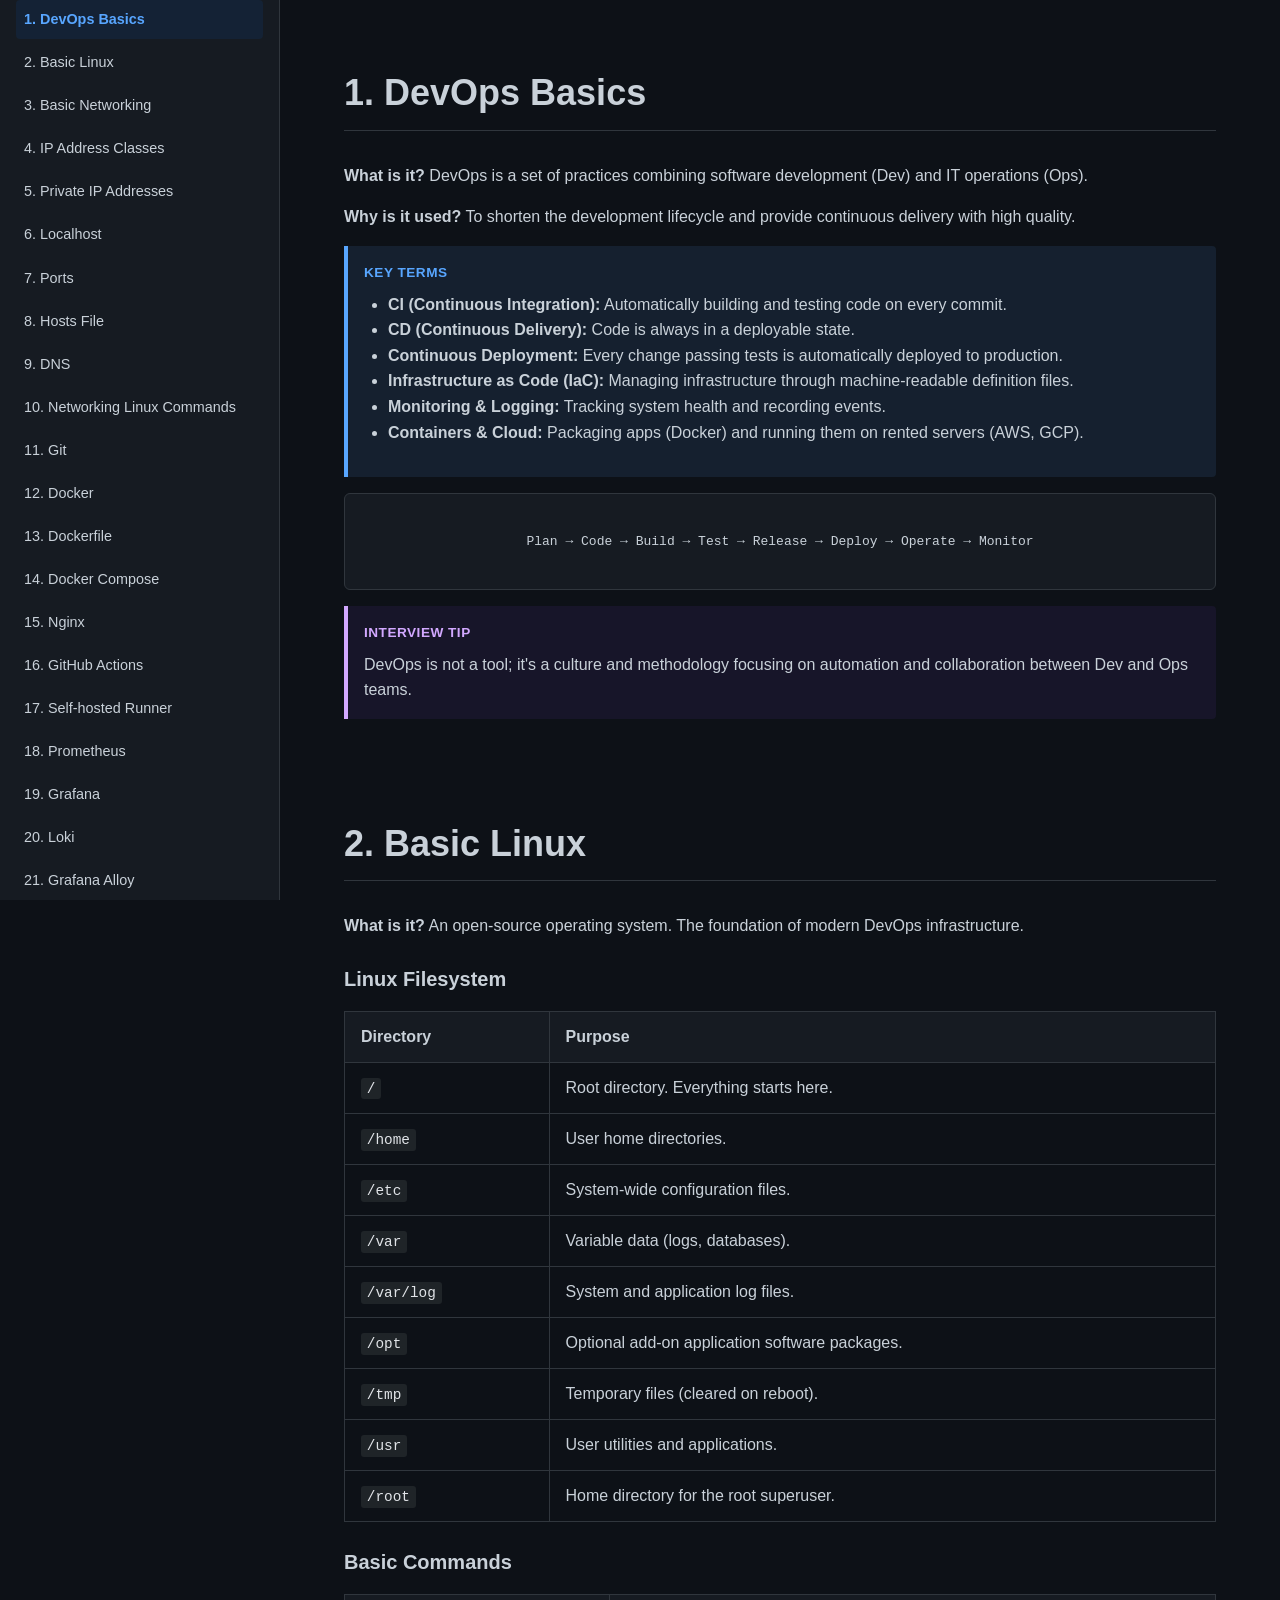
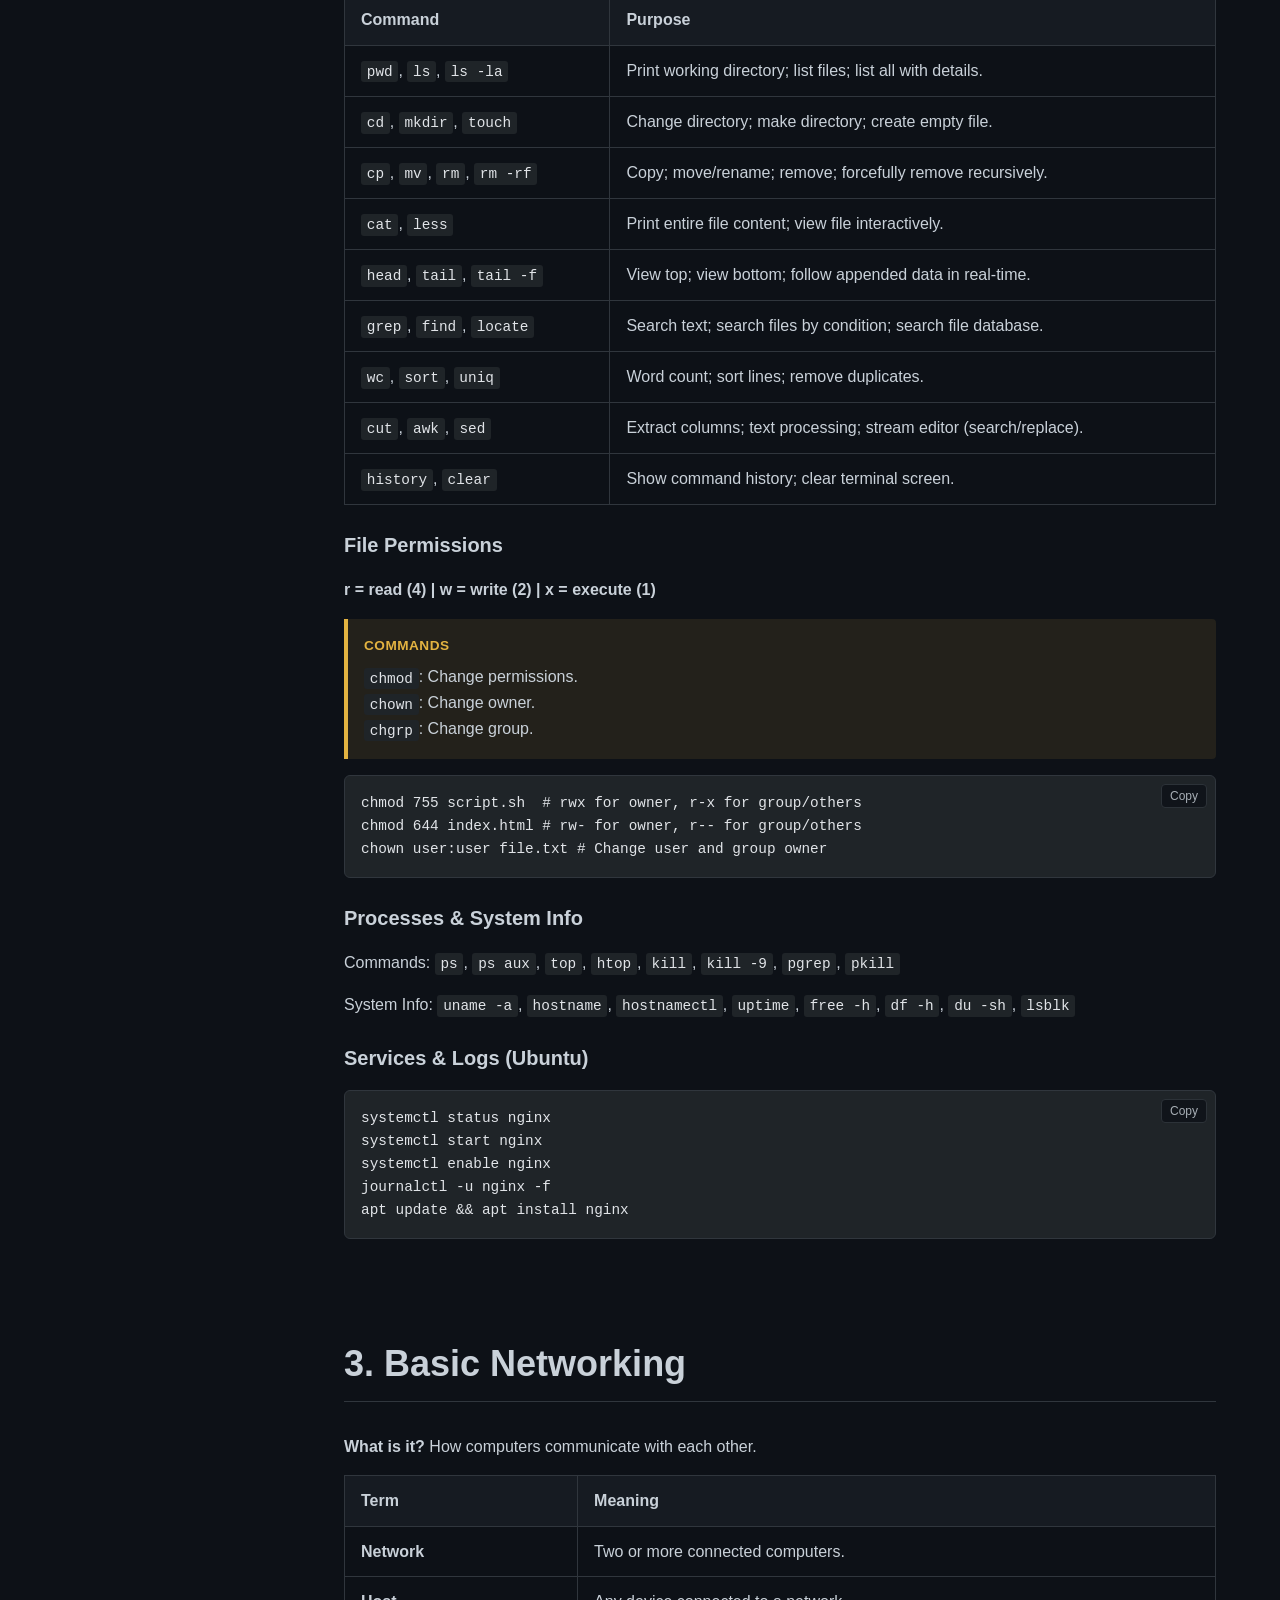
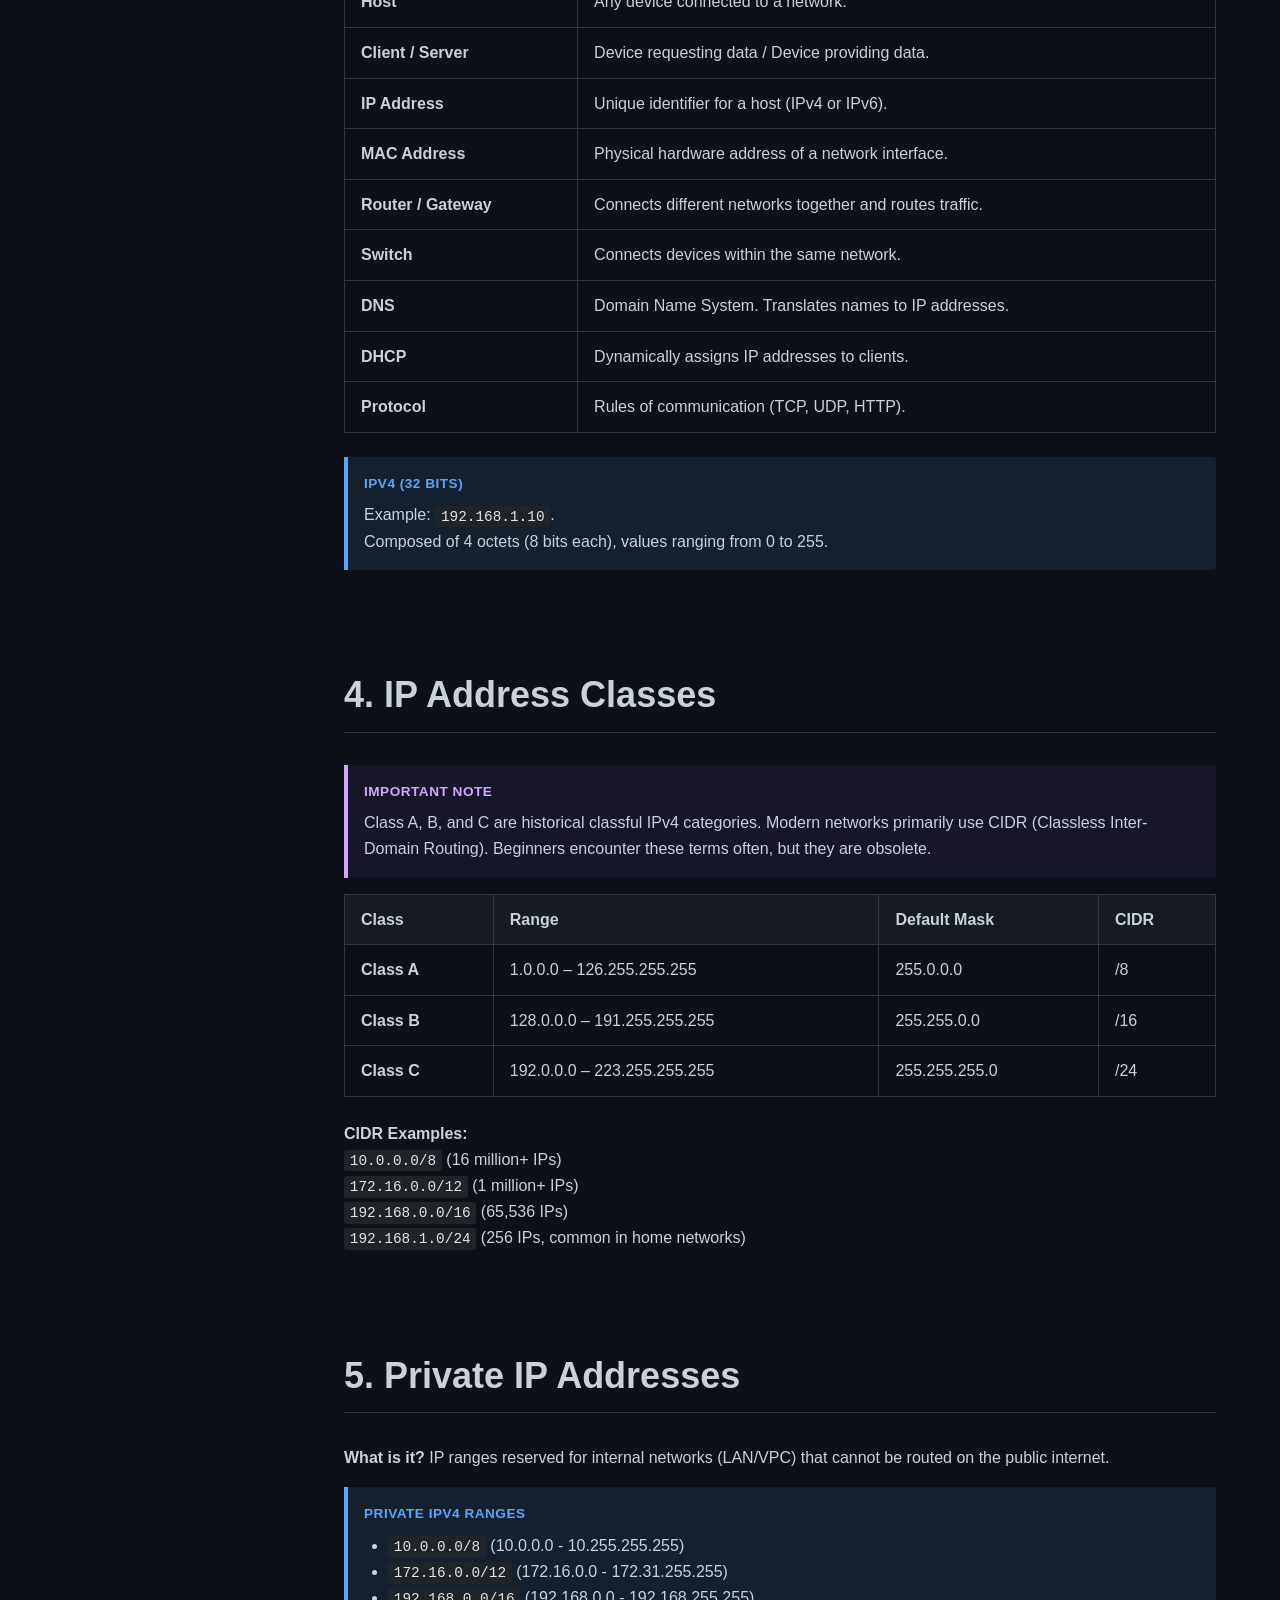
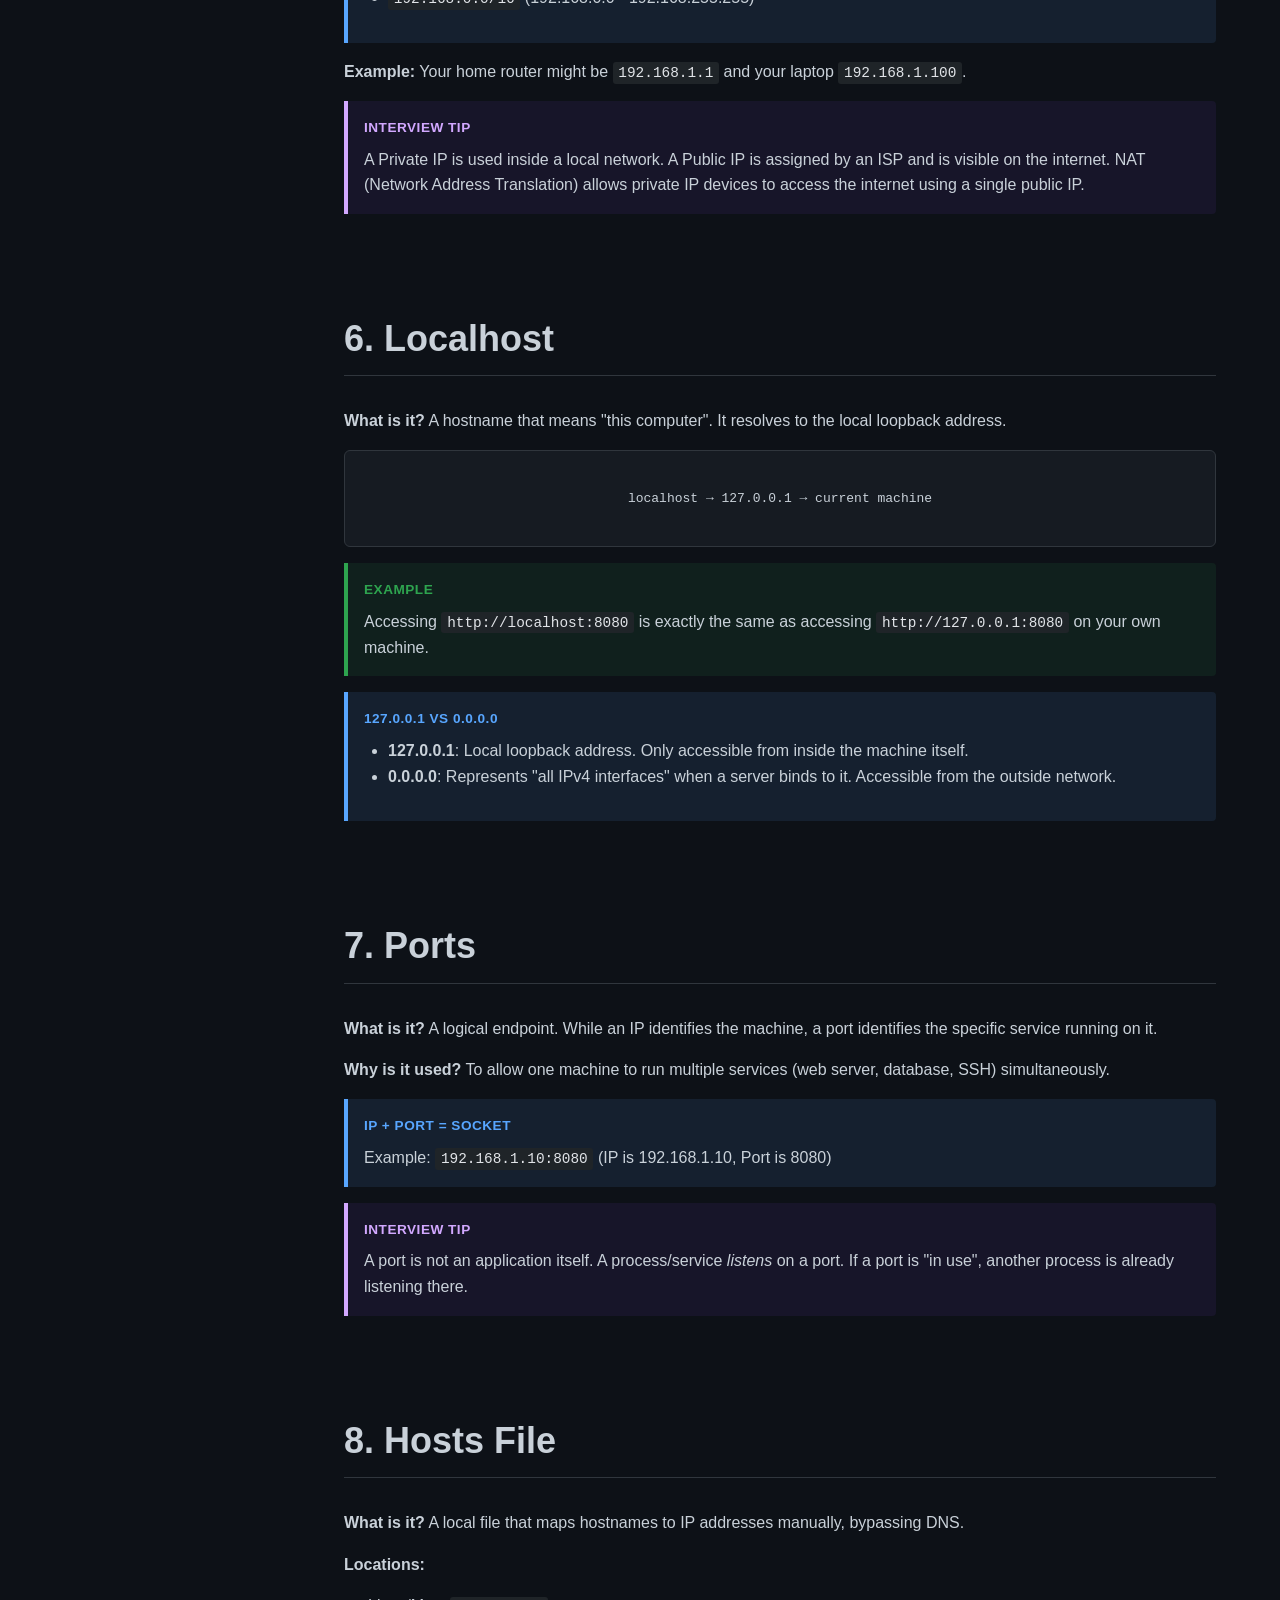
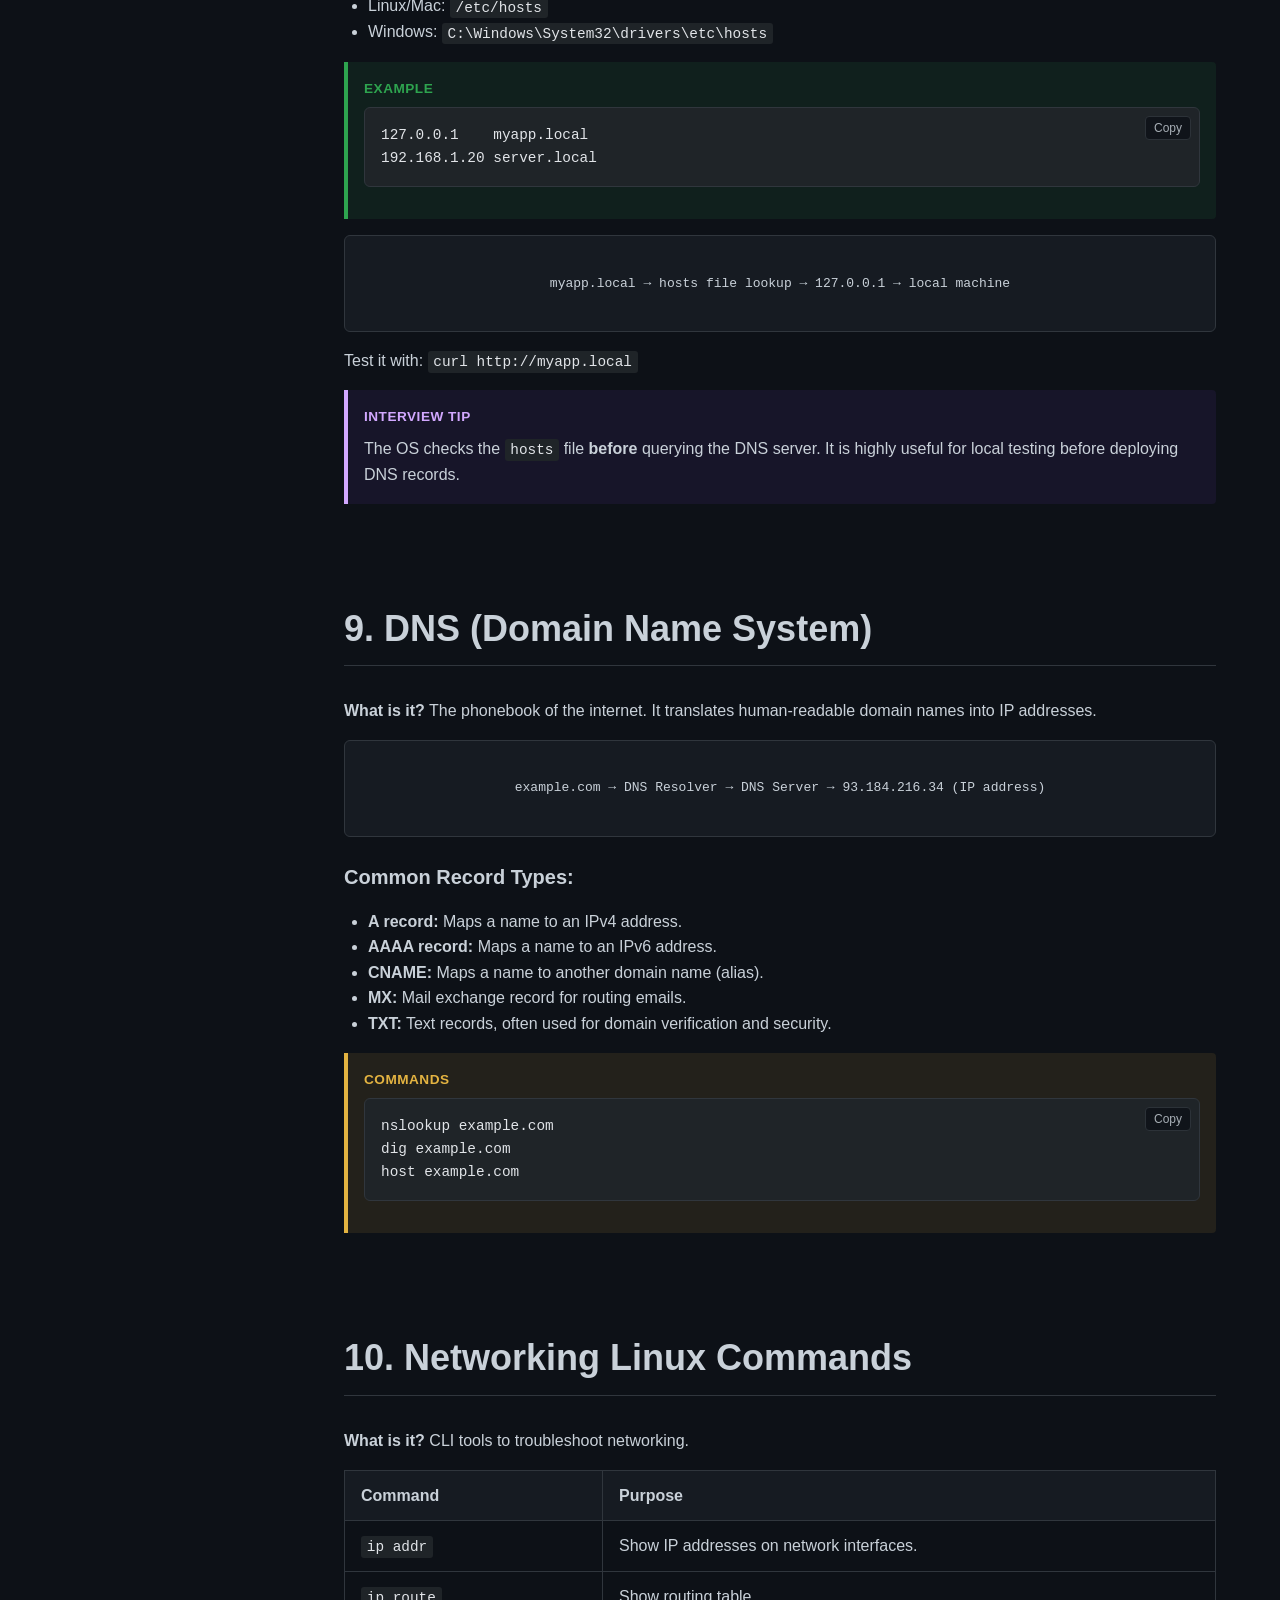
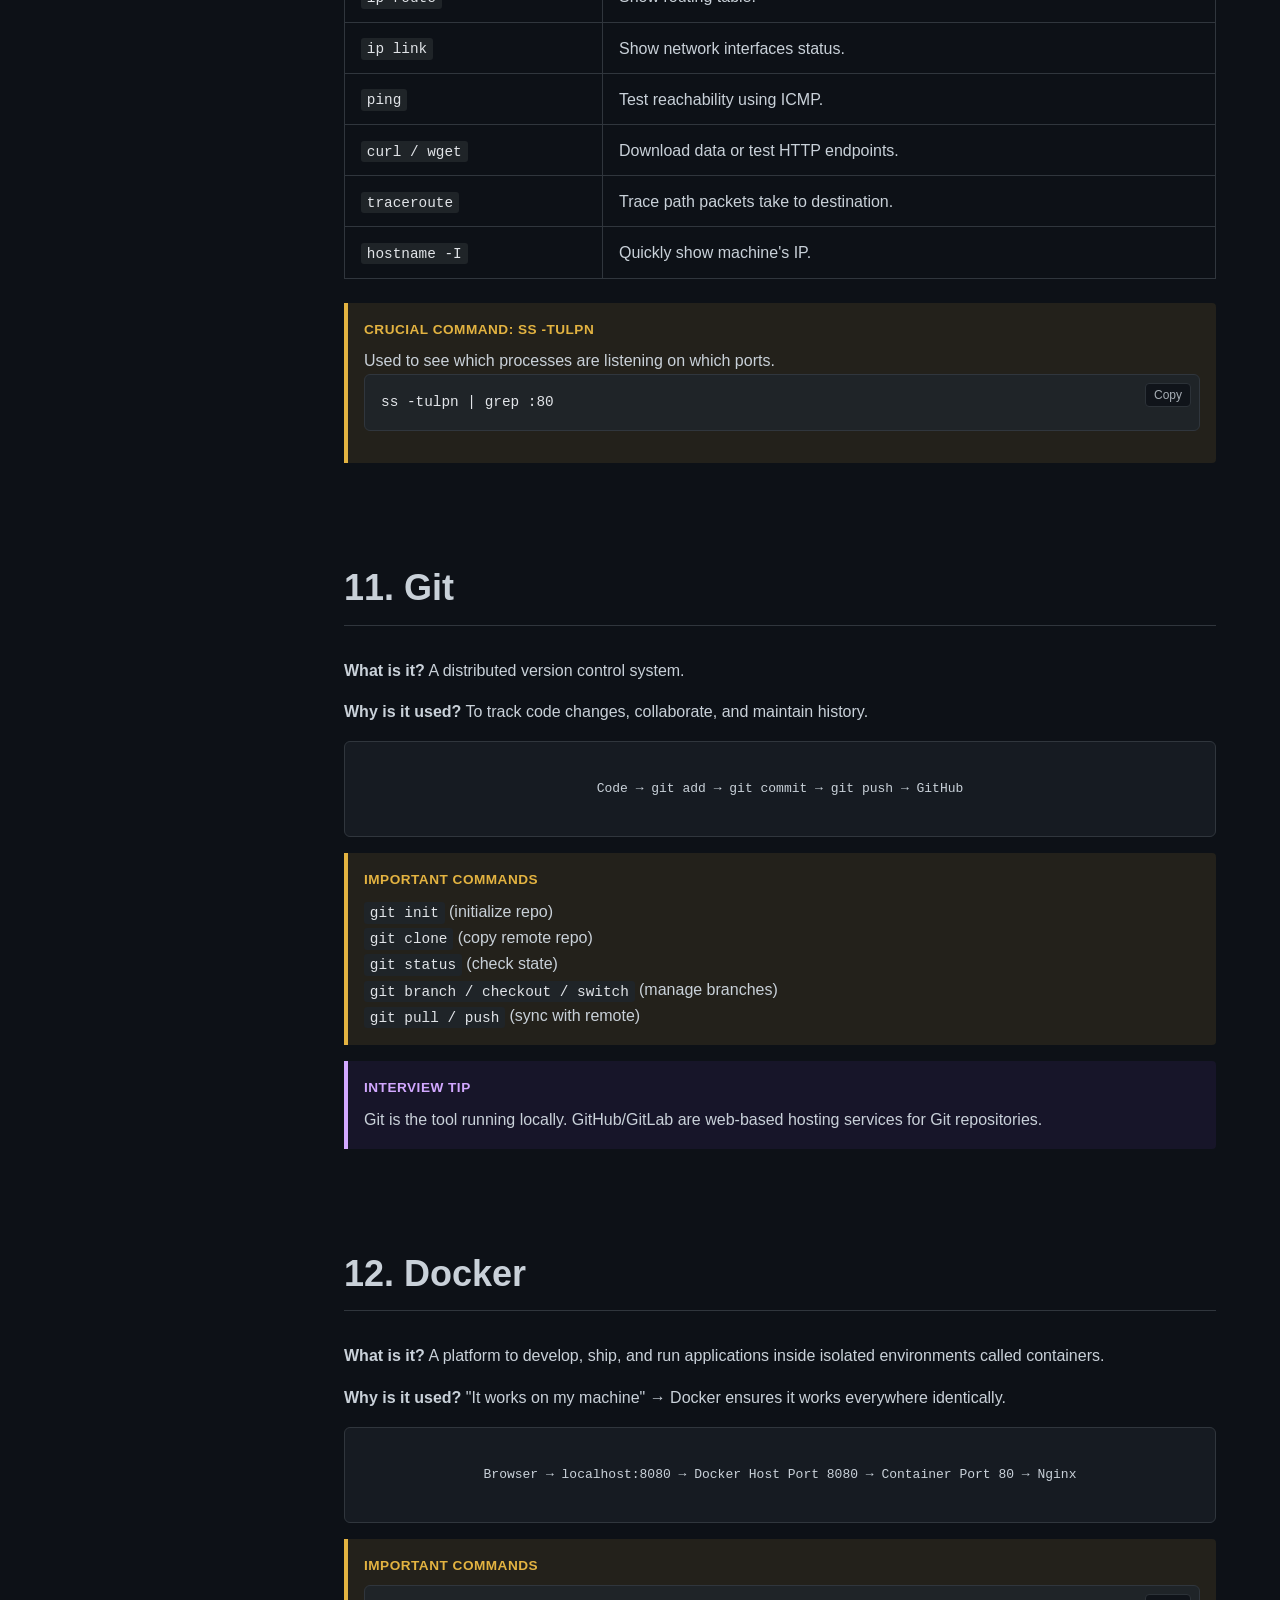
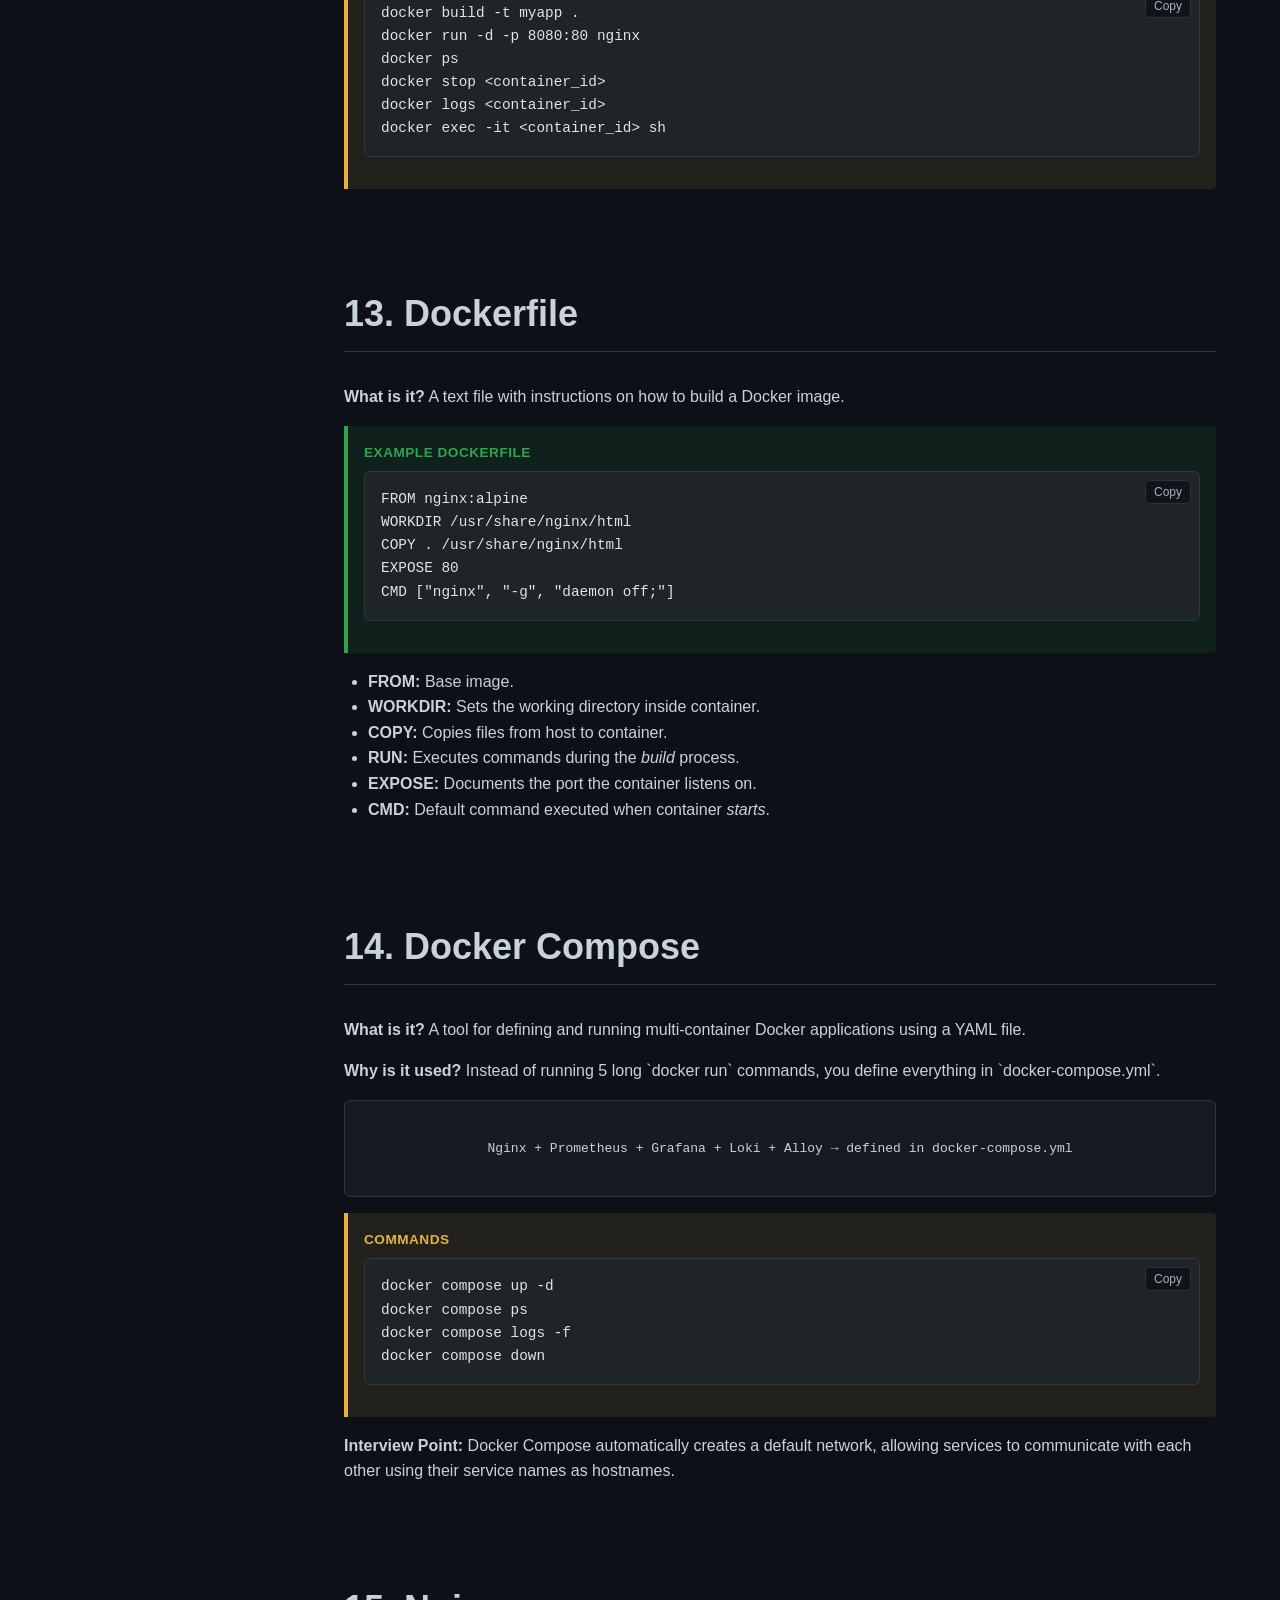
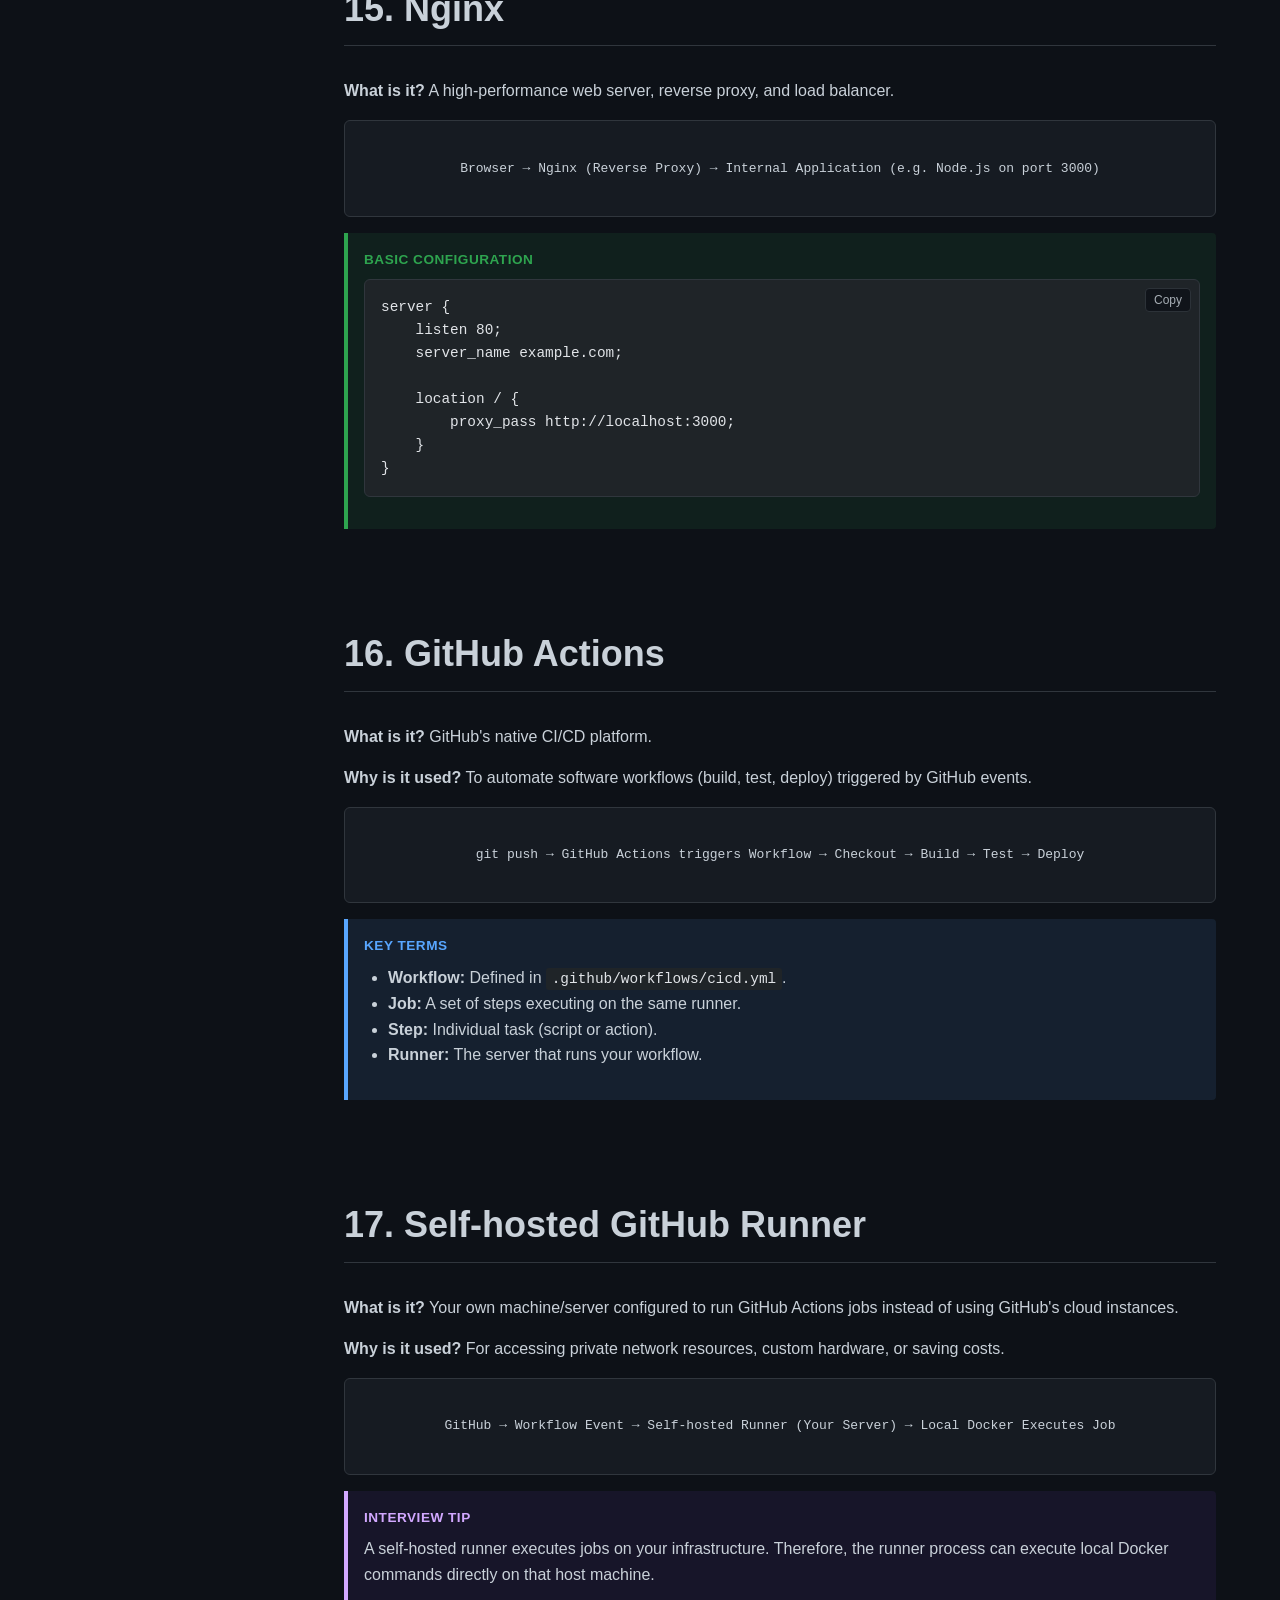
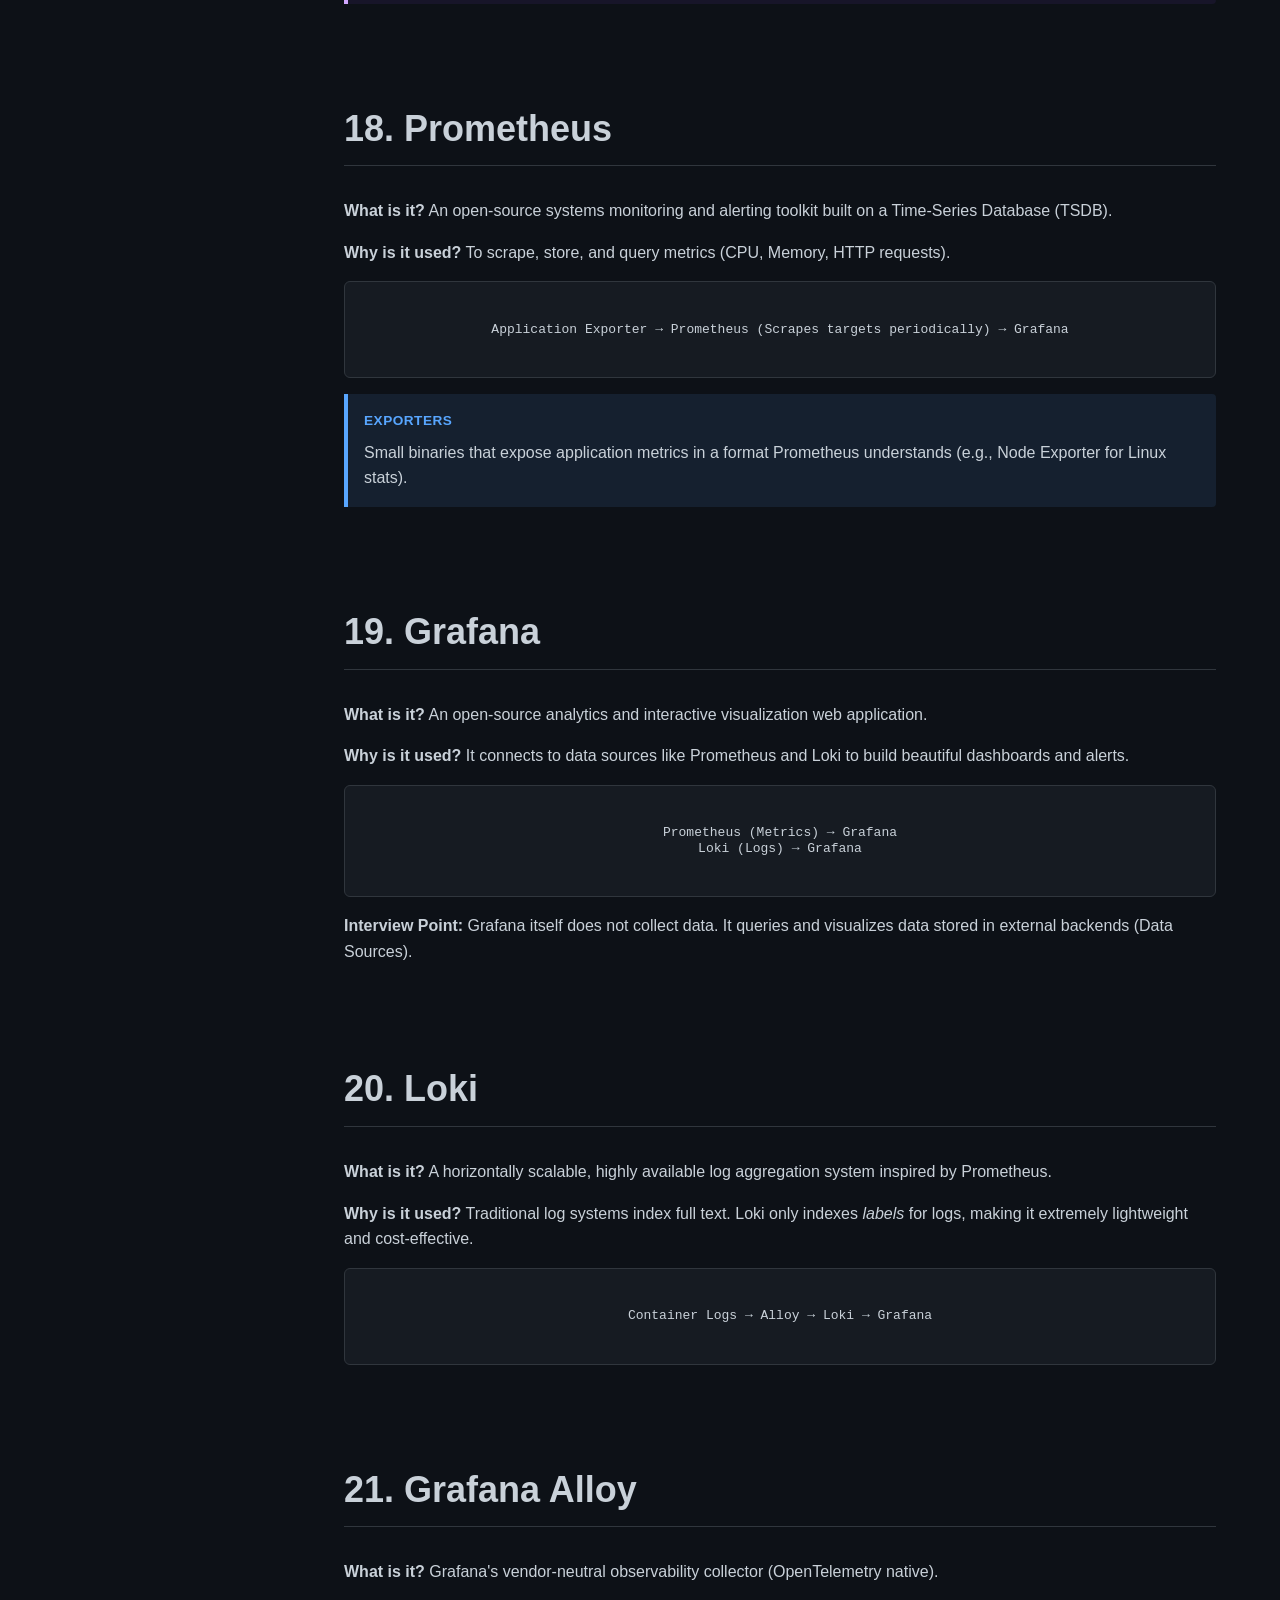
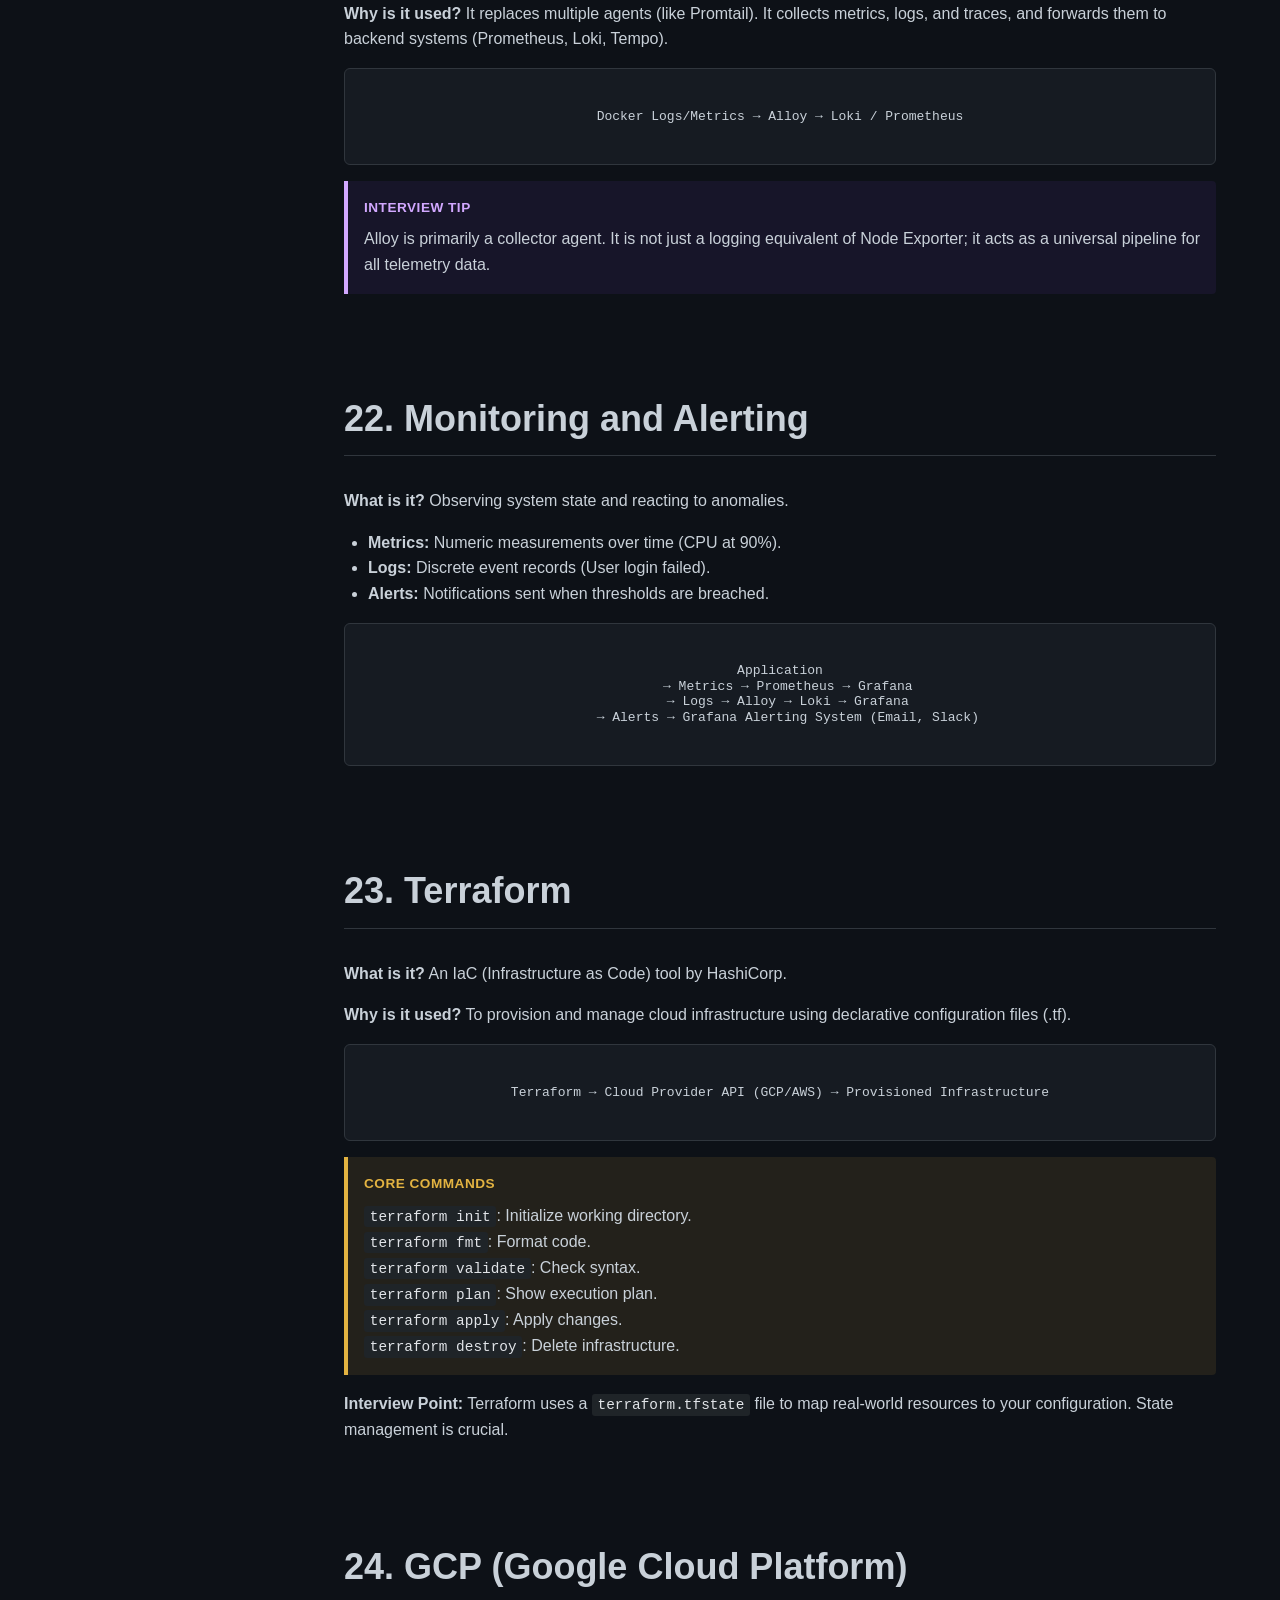
==== index.html @ 02e266f4 "Add files via upload" ====
<!DOCTYPE html>
<html lang="en" data-theme="dark">
<head>
  <meta charset="UTF-8">
  <meta name="viewport" content="width=device-width, initial-scale=1.0">
  <title>DevOps Master Notes</title>
  <meta name="description" content="A concise reference and learning guide for students learning DevOps from beginner to intermediate level.">
  <link rel="stylesheet" href="style.css">
</head>
<body>
  
  <button id="menu-toggle" class="menu-toggle">☰ Menu</button>
  <button id="back-to-top" class="back-to-top">↑</button>

  <aside id="sidebar" class="sidebar">
    <div class="sidebar-header">
      <div class="sidebar-title">DevOps Master Notes</div>
      <div class="sidebar-subtitle">Linux • Networking • Git • Docker • CI/CD • Monitoring • Cloud</div>
    </div>
    
    <div class="controls">
      <button id="theme-toggle" class="btn">Toggle Theme</button>
    </div>
    
    <input type="text" id="search-input" class="search-box" placeholder="Search notes...">
    
    <ul class="nav-links">
      <li><a href="#sec-1">1. DevOps Basics</a></li>
      <li><a href="#sec-2">2. Basic Linux</a></li>
      <li><a href="#sec-3">3. Basic Networking</a></li>
      <li><a href="#sec-4">4. IP Address Classes</a></li>
      <li><a href="#sec-5">5. Private IP Addresses</a></li>
      <li><a href="#sec-6">6. Localhost</a></li>
      <li><a href="#sec-7">7. Ports</a></li>
      <li><a href="#sec-8">8. Hosts File</a></li>
      <li><a href="#sec-9">9. DNS</a></li>
      <li><a href="#sec-10">10. Networking Linux Commands</a></li>
      <li><a href="#sec-11">11. Git</a></li>
      <li><a href="#sec-12">12. Docker</a></li>
      <li><a href="#sec-13">13. Dockerfile</a></li>
      <li><a href="#sec-14">14. Docker Compose</a></li>
      <li><a href="#sec-15">15. Nginx</a></li>
      <li><a href="#sec-16">16. GitHub Actions</a></li>
      <li><a href="#sec-17">17. Self-hosted Runner</a></li>
      <li><a href="#sec-18">18. Prometheus</a></li>
      <li><a href="#sec-19">19. Grafana</a></li>
      <li><a href="#sec-20">20. Loki</a></li>
      <li><a href="#sec-21">21. Grafana Alloy</a></li>
      <li><a href="#sec-22">22. Monitoring & Alerting</a></li>
      <li><a href="#sec-23">23. Terraform</a></li>
      <li><a href="#sec-24">24. GCP</a></li>
      <li><a href="#sec-25">25. Ubuntu Server</a></li>
      <li><a href="#sec-26">26. End-to-End Project</a></li>
      <li><a href="#sec-27">27. Command Cheatsheet</a></li>
      <li><a href="#sec-28">28. Ports Cheatsheet</a></li>
      <li><a href="#sec-29">29. Network Reference</a></li>
      <li><a href="#sec-30">30. Troubleshooting</a></li>
    </ul>
  </aside>

  <main class="main-content">
    
    <!-- SECTION 1 -->
    <section id="sec-1">
      <h1>1. DevOps Basics</h1>
      
      <p><strong>What is it?</strong> DevOps is a set of practices combining software development (Dev) and IT operations (Ops).</p>
      <p><strong>Why is it used?</strong> To shorten the development lifecycle and provide continuous delivery with high quality.</p>
      
      <div class="callout callout-key">
        <span class="callout-title">Key Terms</span>
        <ul>
          <li><strong>CI (Continuous Integration):</strong> Automatically building and testing code on every commit.</li>
          <li><strong>CD (Continuous Delivery):</strong> Code is always in a deployable state.</li>
          <li><strong>Continuous Deployment:</strong> Every change passing tests is automatically deployed to production.</li>
          <li><strong>Infrastructure as Code (IaC):</strong> Managing infrastructure through machine-readable definition files.</li>
          <li><strong>Monitoring & Logging:</strong> Tracking system health and recording events.</li>
          <li><strong>Containers & Cloud:</strong> Packaging apps (Docker) and running them on rented servers (AWS, GCP).</li>
        </ul>
      </div>

      <div class="diagram">
Plan &rarr; Code &rarr; Build &rarr; Test &rarr; Release &rarr; Deploy &rarr; Operate &rarr; Monitor
      </div>

      <div class="callout callout-interview">
        <span class="callout-title">Interview Tip</span>
        DevOps is not a tool; it's a culture and methodology focusing on automation and collaboration between Dev and Ops teams.
      </div>
    </section>

    <!-- SECTION 2 -->
    <section id="sec-2">
      <h1>2. Basic Linux</h1>
      
      <p><strong>What is it?</strong> An open-source operating system. The foundation of modern DevOps infrastructure.</p>
      
      <h3>Linux Filesystem</h3>
      <div class="table-responsive">
        <table>
          <tr><th>Directory</th><th>Purpose</th></tr>
          <tr><td><code>/</code></td><td>Root directory. Everything starts here.</td></tr>
          <tr><td><code>/home</code></td><td>User home directories.</td></tr>
          <tr><td><code>/etc</code></td><td>System-wide configuration files.</td></tr>
          <tr><td><code>/var</code></td><td>Variable data (logs, databases).</td></tr>
          <tr><td><code>/var/log</code></td><td>System and application log files.</td></tr>
          <tr><td><code>/opt</code></td><td>Optional add-on application software packages.</td></tr>
          <tr><td><code>/tmp</code></td><td>Temporary files (cleared on reboot).</td></tr>
          <tr><td><code>/usr</code></td><td>User utilities and applications.</td></tr>
          <tr><td><code>/root</code></td><td>Home directory for the root superuser.</td></tr>
        </table>
      </div>

      <h3>Basic Commands</h3>
      <div class="table-responsive">
        <table>
          <tr><th>Command</th><th>Purpose</th></tr>
          <tr><td><code>pwd</code>, <code>ls</code>, <code>ls -la</code></td><td>Print working directory; list files; list all with details.</td></tr>
          <tr><td><code>cd</code>, <code>mkdir</code>, <code>touch</code></td><td>Change directory; make directory; create empty file.</td></tr>
          <tr><td><code>cp</code>, <code>mv</code>, <code>rm</code>, <code>rm -rf</code></td><td>Copy; move/rename; remove; forcefully remove recursively.</td></tr>
          <tr><td><code>cat</code>, <code>less</code></td><td>Print entire file content; view file interactively.</td></tr>
          <tr><td><code>head</code>, <code>tail</code>, <code>tail -f</code></td><td>View top; view bottom; follow appended data in real-time.</td></tr>
          <tr><td><code>grep</code>, <code>find</code>, <code>locate</code></td><td>Search text; search files by condition; search file database.</td></tr>
          <tr><td><code>wc</code>, <code>sort</code>, <code>uniq</code></td><td>Word count; sort lines; remove duplicates.</td></tr>
          <tr><td><code>cut</code>, <code>awk</code>, <code>sed</code></td><td>Extract columns; text processing; stream editor (search/replace).</td></tr>
          <tr><td><code>history</code>, <code>clear</code></td><td>Show command history; clear terminal screen.</td></tr>
        </table>
      </div>

      <h3>File Permissions</h3>
      <p><strong>r = read (4) | w = write (2) | x = execute (1)</strong></p>
      <div class="callout callout-command">
        <span class="callout-title">Commands</span>
        <code>chmod</code>: Change permissions.<br>
        <code>chown</code>: Change owner.<br>
        <code>chgrp</code>: Change group.
      </div>
      <pre><code>chmod 755 script.sh  # rwx for owner, r-x for group/others
chmod 644 index.html # rw- for owner, r-- for group/others
chown user:user file.txt # Change user and group owner</code></pre>

      <h3>Processes & System Info</h3>
      <p>Commands: <code>ps</code>, <code>ps aux</code>, <code>top</code>, <code>htop</code>, <code>kill</code>, <code>kill -9</code>, <code>pgrep</code>, <code>pkill</code></p>
      <p>System Info: <code>uname -a</code>, <code>hostname</code>, <code>hostnamectl</code>, <code>uptime</code>, <code>free -h</code>, <code>df -h</code>, <code>du -sh</code>, <code>lsblk</code></p>

      <h3>Services & Logs (Ubuntu)</h3>
      <pre><code>systemctl status nginx
systemctl start nginx
systemctl enable nginx
journalctl -u nginx -f
apt update && apt install nginx</code></pre>
    </section>

    <!-- SECTION 3 -->
    <section id="sec-3">
      <h1>3. Basic Networking</h1>
      
      <p><strong>What is it?</strong> How computers communicate with each other.</p>
      
      <div class="table-responsive">
        <table>
          <tr><th>Term</th><th>Meaning</th></tr>
          <tr><td><strong>Network</strong></td><td>Two or more connected computers.</td></tr>
          <tr><td><strong>Host</strong></td><td>Any device connected to a network.</td></tr>
          <tr><td><strong>Client / Server</strong></td><td>Device requesting data / Device providing data.</td></tr>
          <tr><td><strong>IP Address</strong></td><td>Unique identifier for a host (IPv4 or IPv6).</td></tr>
          <tr><td><strong>MAC Address</strong></td><td>Physical hardware address of a network interface.</td></tr>
          <tr><td><strong>Router / Gateway</strong></td><td>Connects different networks together and routes traffic.</td></tr>
          <tr><td><strong>Switch</strong></td><td>Connects devices within the same network.</td></tr>
          <tr><td><strong>DNS</strong></td><td>Domain Name System. Translates names to IP addresses.</td></tr>
          <tr><td><strong>DHCP</strong></td><td>Dynamically assigns IP addresses to clients.</td></tr>
          <tr><td><strong>Protocol</strong></td><td>Rules of communication (TCP, UDP, HTTP).</td></tr>
        </table>
      </div>
      
      <div class="callout callout-key">
        <span class="callout-title">IPv4 (32 bits)</span>
        Example: <code>192.168.1.10</code>.<br>
        Composed of 4 octets (8 bits each), values ranging from 0 to 255.
      </div>
    </section>

    <!-- SECTION 4 -->
    <section id="sec-4">
      <h1>4. IP Address Classes</h1>
      
      <div class="callout callout-interview">
        <span class="callout-title">Important Note</span>
        Class A, B, and C are historical classful IPv4 categories. Modern networks primarily use CIDR (Classless Inter-Domain Routing). Beginners encounter these terms often, but they are obsolete.
      </div>

      <div class="table-responsive">
        <table>
          <tr><th>Class</th><th>Range</th><th>Default Mask</th><th>CIDR</th></tr>
          <tr><td><strong>Class A</strong></td><td>1.0.0.0 &ndash; 126.255.255.255</td><td>255.0.0.0</td><td>/8</td></tr>
          <tr><td><strong>Class B</strong></td><td>128.0.0.0 &ndash; 191.255.255.255</td><td>255.255.0.0</td><td>/16</td></tr>
          <tr><td><strong>Class C</strong></td><td>192.0.0.0 &ndash; 223.255.255.255</td><td>255.255.255.0</td><td>/24</td></tr>
        </table>
      </div>
      
      <p><strong>CIDR Examples:</strong><br>
        <code>10.0.0.0/8</code> (16 million+ IPs)<br>
        <code>172.16.0.0/12</code> (1 million+ IPs)<br>
        <code>192.168.0.0/16</code> (65,536 IPs)<br>
        <code>192.168.1.0/24</code> (256 IPs, common in home networks)
      </p>
    </section>

    <!-- SECTION 5 -->
    <section id="sec-5">
      <h1>5. Private IP Addresses</h1>
      
      <p><strong>What is it?</strong> IP ranges reserved for internal networks (LAN/VPC) that cannot be routed on the public internet.</p>
      
      <div class="callout callout-key">
        <span class="callout-title">Private IPv4 Ranges</span>
        <ul>
          <li><code>10.0.0.0/8</code> (10.0.0.0 - 10.255.255.255)</li>
          <li><code>172.16.0.0/12</code> (172.16.0.0 - 172.31.255.255)</li>
          <li><code>192.168.0.0/16</code> (192.168.0.0 - 192.168.255.255)</li>
        </ul>
      </div>

      <p><strong>Example:</strong> Your home router might be <code>192.168.1.1</code> and your laptop <code>192.168.1.100</code>.</p>
      
      <div class="callout callout-interview">
        <span class="callout-title">Interview Tip</span>
        A Private IP is used inside a local network. A Public IP is assigned by an ISP and is visible on the internet. NAT (Network Address Translation) allows private IP devices to access the internet using a single public IP.
      </div>
    </section>

    <!-- SECTION 6 -->
    <section id="sec-6">
      <h1>6. Localhost</h1>
      
      <p><strong>What is it?</strong> A hostname that means "this computer". It resolves to the local loopback address.</p>
      
      <div class="diagram">
localhost &rarr; 127.0.0.1 &rarr; current machine
      </div>

      <div class="callout callout-example">
        <span class="callout-title">Example</span>
        Accessing <code>http://localhost:8080</code> is exactly the same as accessing <code>http://127.0.0.1:8080</code> on your own machine.
      </div>

      <div class="callout callout-key">
        <span class="callout-title">127.0.0.1 vs 0.0.0.0</span>
        <ul>
          <li><strong>127.0.0.1</strong>: Local loopback address. Only accessible from inside the machine itself.</li>
          <li><strong>0.0.0.0</strong>: Represents "all IPv4 interfaces" when a server binds to it. Accessible from the outside network.</li>
        </ul>
      </div>
    </section>

    <!-- SECTION 7 -->
    <section id="sec-7">
      <h1>7. Ports</h1>
      
      <p><strong>What is it?</strong> A logical endpoint. While an IP identifies the machine, a port identifies the specific service running on it.</p>
      <p><strong>Why is it used?</strong> To allow one machine to run multiple services (web server, database, SSH) simultaneously.</p>
      
      <div class="callout callout-key">
        <span class="callout-title">IP + Port = Socket</span>
        Example: <code>192.168.1.10:8080</code> (IP is 192.168.1.10, Port is 8080)
      </div>

      <div class="callout callout-interview">
        <span class="callout-title">Interview Tip</span>
        A port is not an application itself. A process/service <em>listens</em> on a port. If a port is "in use", another process is already listening there.
      </div>
    </section>

    <!-- SECTION 8 -->
    <section id="sec-8">
      <h1>8. Hosts File</h1>
      
      <p><strong>What is it?</strong> A local file that maps hostnames to IP addresses manually, bypassing DNS.</p>
      <p><strong>Locations:</strong></p>
      <ul>
        <li>Linux/Mac: <code>/etc/hosts</code></li>
        <li>Windows: <code>C:\Windows\System32\drivers\etc\hosts</code></li>
      </ul>

      <div class="callout callout-example">
        <span class="callout-title">Example</span>
        <pre><code>127.0.0.1    myapp.local
192.168.1.20 server.local</code></pre>
      </div>

      <div class="diagram">
myapp.local &rarr; hosts file lookup &rarr; 127.0.0.1 &rarr; local machine
      </div>
      
      <p>Test it with: <code>curl http://myapp.local</code></p>
      
      <div class="callout callout-interview">
        <span class="callout-title">Interview Tip</span>
        The OS checks the <code>hosts</code> file <strong>before</strong> querying the DNS server. It is highly useful for local testing before deploying DNS records.
      </div>
    </section>

    <!-- SECTION 9 -->
    <section id="sec-9">
      <h1>9. DNS (Domain Name System)</h1>
      
      <p><strong>What is it?</strong> The phonebook of the internet. It translates human-readable domain names into IP addresses.</p>
      
      <div class="diagram">
example.com &rarr; DNS Resolver &rarr; DNS Server &rarr; 93.184.216.34 (IP address)
      </div>

      <h3>Common Record Types:</h3>
      <ul>
        <li><strong>A record:</strong> Maps a name to an IPv4 address.</li>
        <li><strong>AAAA record:</strong> Maps a name to an IPv6 address.</li>
        <li><strong>CNAME:</strong> Maps a name to another domain name (alias).</li>
        <li><strong>MX:</strong> Mail exchange record for routing emails.</li>
        <li><strong>TXT:</strong> Text records, often used for domain verification and security.</li>
      </ul>

      <div class="callout callout-command">
        <span class="callout-title">Commands</span>
        <pre><code>nslookup example.com
dig example.com
host example.com</code></pre>
      </div>
    </section>

    <!-- SECTION 10 -->
    <section id="sec-10">
      <h1>10. Networking Linux Commands</h1>
      
      <p><strong>What is it?</strong> CLI tools to troubleshoot networking.</p>

      <div class="table-responsive">
        <table>
          <tr><th>Command</th><th>Purpose</th></tr>
          <tr><td><code>ip addr</code></td><td>Show IP addresses on network interfaces.</td></tr>
          <tr><td><code>ip route</code></td><td>Show routing table.</td></tr>
          <tr><td><code>ip link</code></td><td>Show network interfaces status.</td></tr>
          <tr><td><code>ping</code></td><td>Test reachability using ICMP.</td></tr>
          <tr><td><code>curl / wget</code></td><td>Download data or test HTTP endpoints.</td></tr>
          <tr><td><code>traceroute</code></td><td>Trace path packets take to destination.</td></tr>
          <tr><td><code>hostname -I</code></td><td>Quickly show machine's IP.</td></tr>
        </table>
      </div>

      <div class="callout callout-command">
        <span class="callout-title">Crucial Command: ss -tulpn</span>
        Used to see which processes are listening on which ports.
        <pre><code>ss -tulpn | grep :80</code></pre>
      </div>
    </section>

    <!-- SECTION 11 -->
    <section id="sec-11">
      <h1>11. Git</h1>
      
      <p><strong>What is it?</strong> A distributed version control system.</p>
      <p><strong>Why is it used?</strong> To track code changes, collaborate, and maintain history.</p>

      <div class="diagram">
Code &rarr; git add &rarr; git commit &rarr; git push &rarr; GitHub
      </div>

      <div class="callout callout-command">
        <span class="callout-title">Important Commands</span>
        <code>git init</code> (initialize repo)<br>
        <code>git clone</code> (copy remote repo)<br>
        <code>git status</code> (check state)<br>
        <code>git branch / checkout / switch</code> (manage branches)<br>
        <code>git pull / push</code> (sync with remote)
      </div>

      <div class="callout callout-interview">
        <span class="callout-title">Interview Tip</span>
        Git is the tool running locally. GitHub/GitLab are web-based hosting services for Git repositories.
      </div>
    </section>

    <!-- SECTION 12 -->
    <section id="sec-12">
      <h1>12. Docker</h1>
      
      <p><strong>What is it?</strong> A platform to develop, ship, and run applications inside isolated environments called containers.</p>
      <p><strong>Why is it used?</strong> "It works on my machine" &rarr; Docker ensures it works everywhere identically.</p>

      <div class="diagram">
Browser &rarr; localhost:8080 &rarr; Docker Host Port 8080 &rarr; Container Port 80 &rarr; Nginx
      </div>

      <div class="callout callout-command">
        <span class="callout-title">Important Commands</span>
        <pre><code>docker build -t myapp .
docker run -d -p 8080:80 nginx
docker ps
docker stop &lt;container_id&gt;
docker logs &lt;container_id&gt;
docker exec -it &lt;container_id&gt; sh</code></pre>
      </div>
    </section>

    <!-- SECTION 13 -->
    <section id="sec-13">
      <h1>13. Dockerfile</h1>
      
      <p><strong>What is it?</strong> A text file with instructions on how to build a Docker image.</p>
      
      <div class="callout callout-example">
        <span class="callout-title">Example Dockerfile</span>
        <pre><code>FROM nginx:alpine
WORKDIR /usr/share/nginx/html
COPY . /usr/share/nginx/html
EXPOSE 80
CMD ["nginx", "-g", "daemon off;"]</code></pre>
      </div>

      <ul>
        <li><strong>FROM:</strong> Base image.</li>
        <li><strong>WORKDIR:</strong> Sets the working directory inside container.</li>
        <li><strong>COPY:</strong> Copies files from host to container.</li>
        <li><strong>RUN:</strong> Executes commands during the <em>build</em> process.</li>
        <li><strong>EXPOSE:</strong> Documents the port the container listens on.</li>
        <li><strong>CMD:</strong> Default command executed when container <em>starts</em>.</li>
      </ul>
    </section>

    <!-- SECTION 14 -->
    <section id="sec-14">
      <h1>14. Docker Compose</h1>
      
      <p><strong>What is it?</strong> A tool for defining and running multi-container Docker applications using a YAML file.</p>
      <p><strong>Why is it used?</strong> Instead of running 5 long `docker run` commands, you define everything in `docker-compose.yml`.</p>

      <div class="diagram">
Nginx + Prometheus + Grafana + Loki + Alloy &rarr; defined in docker-compose.yml
      </div>

      <div class="callout callout-command">
        <span class="callout-title">Commands</span>
        <pre><code>docker compose up -d
docker compose ps
docker compose logs -f
docker compose down</code></pre>
      </div>
      
      <p><strong>Interview Point:</strong> Docker Compose automatically creates a default network, allowing services to communicate with each other using their service names as hostnames.</p>
    </section>

    <!-- SECTION 15 -->
    <section id="sec-15">
      <h1>15. Nginx</h1>
      
      <p><strong>What is it?</strong> A high-performance web server, reverse proxy, and load balancer.</p>
      
      <div class="diagram">
Browser &rarr; Nginx (Reverse Proxy) &rarr; Internal Application (e.g. Node.js on port 3000)
      </div>

      <div class="callout callout-example">
        <span class="callout-title">Basic Configuration</span>
        <pre><code>server {
    listen 80;
    server_name example.com;
    
    location / {
        proxy_pass http://localhost:3000;
    }
}</code></pre>
      </div>
    </section>

    <!-- SECTION 16 -->
    <section id="sec-16">
      <h1>16. GitHub Actions</h1>
      
      <p><strong>What is it?</strong> GitHub's native CI/CD platform.</p>
      <p><strong>Why is it used?</strong> To automate software workflows (build, test, deploy) triggered by GitHub events.</p>
      
      <div class="diagram">
git push &rarr; GitHub Actions triggers Workflow &rarr; Checkout &rarr; Build &rarr; Test &rarr; Deploy
      </div>

      <div class="callout callout-key">
        <span class="callout-title">Key Terms</span>
        <ul>
          <li><strong>Workflow:</strong> Defined in <code>.github/workflows/cicd.yml</code>.</li>
          <li><strong>Job:</strong> A set of steps executing on the same runner.</li>
          <li><strong>Step:</strong> Individual task (script or action).</li>
          <li><strong>Runner:</strong> The server that runs your workflow.</li>
        </ul>
      </div>
    </section>

    <!-- SECTION 17 -->
    <section id="sec-17">
      <h1>17. Self-hosted GitHub Runner</h1>
      
      <p><strong>What is it?</strong> Your own machine/server configured to run GitHub Actions jobs instead of using GitHub's cloud instances.</p>
      <p><strong>Why is it used?</strong> For accessing private network resources, custom hardware, or saving costs.</p>

      <div class="diagram">
GitHub &rarr; Workflow Event &rarr; Self-hosted Runner (Your Server) &rarr; Local Docker Executes Job
      </div>

      <div class="callout callout-interview">
        <span class="callout-title">Interview Tip</span>
        A self-hosted runner executes jobs on your infrastructure. Therefore, the runner process can execute local Docker commands directly on that host machine.
      </div>
    </section>

    <!-- SECTION 18 -->
    <section id="sec-18">
      <h1>18. Prometheus</h1>
      
      <p><strong>What is it?</strong> An open-source systems monitoring and alerting toolkit built on a Time-Series Database (TSDB).</p>
      <p><strong>Why is it used?</strong> To scrape, store, and query metrics (CPU, Memory, HTTP requests).</p>

      <div class="diagram">
Application Exporter &rarr; Prometheus (Scrapes targets periodically) &rarr; Grafana
      </div>
      
      <div class="callout callout-key">
        <span class="callout-title">Exporters</span>
        Small binaries that expose application metrics in a format Prometheus understands (e.g., Node Exporter for Linux stats).
      </div>
    </section>

    <!-- SECTION 19 -->
    <section id="sec-19">
      <h1>19. Grafana</h1>
      
      <p><strong>What is it?</strong> An open-source analytics and interactive visualization web application.</p>
      <p><strong>Why is it used?</strong> It connects to data sources like Prometheus and Loki to build beautiful dashboards and alerts.</p>
      
      <div class="diagram">
Prometheus (Metrics) &rarr; Grafana
Loki (Logs) &rarr; Grafana
      </div>

      <p><strong>Interview Point:</strong> Grafana itself does not collect data. It queries and visualizes data stored in external backends (Data Sources).</p>
    </section>

    <!-- SECTION 20 -->
    <section id="sec-20">
      <h1>20. Loki</h1>
      
      <p><strong>What is it?</strong> A horizontally scalable, highly available log aggregation system inspired by Prometheus.</p>
      <p><strong>Why is it used?</strong> Traditional log systems index full text. Loki only indexes <em>labels</em> for logs, making it extremely lightweight and cost-effective.</p>

      <div class="diagram">
Container Logs &rarr; Alloy &rarr; Loki &rarr; Grafana
      </div>
    </section>

    <!-- SECTION 21 -->
    <section id="sec-21">
      <h1>21. Grafana Alloy</h1>
      
      <p><strong>What is it?</strong> Grafana's vendor-neutral observability collector (OpenTelemetry native).</p>
      
      <p><strong>Why is it used?</strong> It replaces multiple agents (like Promtail). It collects metrics, logs, and traces, and forwards them to backend systems (Prometheus, Loki, Tempo).</p>
      
      <div class="diagram">
Docker Logs/Metrics &rarr; Alloy &rarr; Loki / Prometheus
      </div>
      
      <div class="callout callout-interview">
        <span class="callout-title">Interview Tip</span>
        Alloy is primarily a collector agent. It is not just a logging equivalent of Node Exporter; it acts as a universal pipeline for all telemetry data.
      </div>
    </section>

    <!-- SECTION 22 -->
    <section id="sec-22">
      <h1>22. Monitoring and Alerting</h1>
      
      <p><strong>What is it?</strong> Observing system state and reacting to anomalies.</p>

      <ul>
        <li><strong>Metrics:</strong> Numeric measurements over time (CPU at 90%).</li>
        <li><strong>Logs:</strong> Discrete event records (User login failed).</li>
        <li><strong>Alerts:</strong> Notifications sent when thresholds are breached.</li>
      </ul>

      <div class="diagram">
Application
  &rarr; Metrics &rarr; Prometheus &rarr; Grafana
  &rarr; Logs &rarr; Alloy &rarr; Loki &rarr; Grafana
  &rarr; Alerts &rarr; Grafana Alerting System (Email, Slack)
      </div>
    </section>

    <!-- SECTION 23 -->
    <section id="sec-23">
      <h1>23. Terraform</h1>
      
      <p><strong>What is it?</strong> An IaC (Infrastructure as Code) tool by HashiCorp.</p>
      <p><strong>Why is it used?</strong> To provision and manage cloud infrastructure using declarative configuration files (.tf).</p>

      <div class="diagram">
Terraform &rarr; Cloud Provider API (GCP/AWS) &rarr; Provisioned Infrastructure
      </div>

      <div class="callout callout-command">
        <span class="callout-title">Core Commands</span>
        <code>terraform init</code>: Initialize working directory.<br>
        <code>terraform fmt</code>: Format code.<br>
        <code>terraform validate</code>: Check syntax.<br>
        <code>terraform plan</code>: Show execution plan.<br>
        <code>terraform apply</code>: Apply changes.<br>
        <code>terraform destroy</code>: Delete infrastructure.
      </div>
      
      <p><strong>Interview Point:</strong> Terraform uses a <code>terraform.tfstate</code> file to map real-world resources to your configuration. State management is crucial.</p>
    </section>

    <!-- SECTION 24 -->
    <section id="sec-24">
      <h1>24. GCP (Google Cloud Platform)</h1>
      
      <p><strong>What is it?</strong> Google's suite of cloud computing services.</p>
      
      <ul>
        <li><strong>Project:</strong> Logical grouping for all resources.</li>
        <li><strong>VPC:</strong> Virtual Private Cloud (your isolated network).</li>
        <li><strong>Compute Engine:</strong> Virtual Machines (VMs).</li>
        <li><strong>IAM:</strong> Identity and Access Management (permissions).</li>
      </ul>

      <div class="diagram">
Terraform &rarr; GCP &rarr; VPC &rarr; Compute Engine VM &rarr; Ubuntu OS &rarr; Docker &rarr; Nginx
      </div>
    </section>

    <!-- SECTION 25 -->
    <section id="sec-25">
      <h1>25. Ubuntu Server</h1>
      
      <p><strong>What is it?</strong> A popular Linux distribution for servers.</p>

      <div class="callout callout-command">
        <span class="callout-title">Administration</span>
        <pre><code>ssh user@SERVER_IP  # Connect securely
sudo apt update      # Update package lists
sudo apt install     # Install software
df -h                # Check disk space
free -h              # Check RAM</code></pre>
      </div>

      <p><strong>SSH Keys:</strong> Instead of passwords, use cryptographic key pairs (public/private). Private key stays with you; public key goes on the server (<code>~/.ssh/authorized_keys</code>).</p>
    </section>

    <!-- SECTION 26 -->
    <section id="sec-26">
      <h1>26. End-to-End Project Architecture</h1>
      
      <p>Bringing it all together in a modern DevOps pipeline:</p>

      <div class="diagram">
Developer &rarr; Git commit &rarr; GitHub
  &darr;
GitHub Actions triggers CI/CD
  &darr;
Self-Hosted Runner (running on VM)
  &darr;
Docker builds and runs the container
  &darr;
Nginx serves the HTML Website
      </div>

      <p><strong>Observability Stack:</strong></p>
      <ul>
        <li><strong>Monitoring:</strong> Docker &rarr; Prometheus &rarr; Grafana</li>
        <li><strong>Logging:</strong> Docker &rarr; Alloy &rarr; Loki &rarr; Grafana</li>
        <li><strong>Cloud Infrastructure:</strong> Provisioned via Terraform on GCP.</li>
      </ul>
    </section>

    <!-- SECTION 27 -->
    <section id="sec-27">
      <h1>27. Important Command Cheatsheet</h1>
      
      <div class="table-responsive">
        <table>
          <tr><th>Category</th><th>Command</th><th>Purpose</th><th>Example</th></tr>
          <tr><td>Linux</td><td><code>lsblk</code></td><td>List block devices</td><td><code>lsblk</code></td></tr>
          <tr><td>Linux</td><td><code>chmod</code></td><td>Change permissions</td><td><code>chmod 755 script.sh</code></td></tr>
          <tr><td>Git</td><td><code>git log</code></td><td>View commit history</td><td><code>git log --oneline</code></td></tr>
          <tr><td>Git</td><td><code>git remote -v</code></td><td>Show connected remotes</td><td><code>git remote -v</code></td></tr>
          <tr><td>Docker</td><td><code>docker rmi</code></td><td>Remove image</td><td><code>docker rmi nginx</code></td></tr>
          <tr><td>Docker</td><td><code>docker inspect</code></td><td>Show container details</td><td><code>docker inspect web</code></td></tr>
          <tr><td>Compose</td><td><code>docker compose restart</code></td><td>Restart services</td><td><code>docker compose restart</code></td></tr>
          <tr><td>Network</td><td><code>nslookup</code></td><td>Query DNS</td><td><code>nslookup google.com</code></td></tr>
          <tr><td>Terraform</td><td><code>terraform apply</code></td><td>Provision infra</td><td><code>terraform apply -auto-approve</code></td></tr>
          <tr><td>System</td><td><code>systemctl restart</code></td><td>Restart a service</td><td><code>systemctl restart nginx</code></td></tr>
        </table>
      </div>
    </section>

    <!-- SECTION 28 -->
    <section id="sec-28">
      <h1>28. Important Ports Cheatsheet</h1>
      
      <div class="table-responsive">
        <table>
          <tr><th>Port</th><th>Service</th><th>Port</th><th>Service</th></tr>
          <tr><td><span class="badge">22</span></td><td>SSH</td><td><span class="badge">110</span></td><td>POP3</td></tr>
          <tr><td><span class="badge">25</span></td><td>SMTP</td><td><span class="badge">143</span></td><td>IMAP</td></tr>
          <tr><td><span class="badge">53</span></td><td>DNS</td><td><span class="badge">465</span></td><td>SMTPS</td></tr>
          <tr><td><span class="badge">80</span></td><td>HTTP</td><td><span class="badge">587</span></td><td>SMTP Submission</td></tr>
          <tr><td><span class="badge">443</span></td><td>HTTPS</td><td><span class="badge">993</span></td><td>IMAPS</td></tr>
          <tr><td><span class="badge">3000</span></td><td>Grafana</td><td><span class="badge">995</span></td><td>POP3S</td></tr>
          <tr><td><span class="badge">3306</span></td><td>MySQL</td><td><span class="badge">6379</span></td><td>Redis</td></tr>
          <tr><td><span class="badge">8080</span></td><td>Web/App Common</td><td><span class="badge">9090</span></td><td>Prometheus</td></tr>
        </table>
      </div>
      
      <p><strong>Note:</strong> A port identifies the service endpoint on that host, not the machine itself.</p>
    </section>

    <!-- SECTION 29 -->
    <section id="sec-29">
      <h1>29. Networking Quick Reference</h1>
      
      <div class="table-responsive">
        <table>
          <tr><th>Concept</th><th>Meaning</th><th>Example</th></tr>
          <tr><td><strong>IP</strong></td><td>Identifies network interface</td><td><code>192.168.1.10</code></td></tr>
          <tr><td><strong>Private IP</strong></td><td>Internal LAN IP (not routable)</td><td><code>10.0.0.5</code></td></tr>
          <tr><td><strong>Public IP</strong></td><td>Internet routable IP</td><td><code>8.8.8.8</code></td></tr>
          <tr><td><strong>localhost</strong></td><td>Loopback hostname</td><td><code>localhost</code></td></tr>
          <tr><td><strong>127.0.0.1</strong></td><td>Local loopback IP</td><td><code>127.0.0.1</code></td></tr>
          <tr><td><strong>0.0.0.0</strong></td><td>All IPv4 interfaces on host</td><td><code>0.0.0.0</code></td></tr>
          <tr><td><strong>Gateway</strong></td><td>Exit node for the network</td><td><code>192.168.1.1</code></td></tr>
          <tr><td><strong>Subnet</strong></td><td>Logical subdivision of network</td><td><code>192.168.1.0/24</code></td></tr>
          <tr><td><strong>CIDR</strong></td><td>Method for IP routing</td><td><code>/24</code></td></tr>
          <tr><td><strong>DNS</strong></td><td>Name to IP translation</td><td><code>example.com</code> &rarr; <code>1.2.3.4</code></td></tr>
          <tr><td><strong>Port</strong></td><td>Service identifier</td><td><code>80</code>, <code>443</code></td></tr>
          <tr><td><strong>Socket</strong></td><td>IP + Port</td><td><code>10.0.0.1:8080</code></td></tr>
          <tr><td><strong>TCP</strong></td><td>Reliable connection protocol</td><td>HTTP, SSH</td></tr>
          <tr><td><strong>UDP</strong></td><td>Fast, connectionless protocol</td><td>DNS, Video streaming</td></tr>
          <tr><td><strong>MAC</strong></td><td>Hardware address</td><td><code>00:1A:2B:3C:4D:5E</code></td></tr>
        </table>
      </div>
    </section>

    <!-- SECTION 30 -->
    <section id="sec-30">
      <h1>30. Troubleshooting Scenarios</h1>
      
      <p>Practical steps when things go wrong.</p>

      <div class="callout callout-example">
        <span class="callout-title">Scenario: Website not opening (Port 8080)</span>
        <ol>
          <li>Is container running? <code>docker ps</code></li>
          <li>Is port listening? <code>ss -tulpn | grep 8080</code></li>
          <li>Check container logs: <code>docker logs &lt;container&gt;</code></li>
          <li>Test locally from server: <code>curl http://localhost:8080</code></li>
          <li>Check Nginx status: <code>systemctl status nginx</code></li>
          <li>Check cloud firewall / security groups allowing port 80/8080.</li>
        </ol>
      </div>

      <ul>
        <li><strong>Docker container not starting:</strong> Run <code>docker logs</code> or start it interactively without detached mode (remove <code>-d</code>) to see stdout immediately.</li>
        <li><strong>Port already in use:</strong> Find PID with <code>ss -tulpn</code> and use <code>kill &lt;PID&gt;</code> if safe.</li>
        <li><strong>DNS not resolving:</strong> Check <code>nslookup &lt;domain&gt;</code> or edit <code>/etc/hosts</code>.</li>
        <li><strong>Cannot SSH:</strong> Ensure port 22 is open, SSH service is running, and your private key permissions are secure (<code>chmod 400 key.pem</code>).</li>
        <li><strong>GitHub Actions failure:</strong> Click the failed step in GitHub UI and read the output logs.</li>
        <li><strong>Self-hosted runner offline:</strong> SSH into VM, check the <code>run.sh</code> script or <code>journalctl</code> if it runs as a service.</li>
        <li><strong>Prometheus target down:</strong> Check <code>http://target_ip:9100/metrics</code> via curl. Check firewall rules.</li>
        <li><strong>Grafana cannot connect to Prometheus:</strong> Ensure Prometheus URL is correct in Data Source settings (e.g., <code>http://prometheus:9090</code> in Docker network).</li>
        <li><strong>Loki logs not appearing:</strong> Ensure Alloy is running, checking its own logs, and that timestamps are correct on host machines.</li>
      </ul>
    </section>

  </main>
  
  <script src="script.js"></script>
</body>
</html>
---- style.css ----
/* style.css */
:root {
  --bg-color: #ffffff;
  --text-color: #24292e;
  --sidebar-bg: #f6f8fa;
  --sidebar-border: #e1e4e8;
  --header-bg: #ffffff;
  --primary: #0366d6;
  --primary-hover: #005cc5;
  --code-bg: #f6f8fa;
  --code-text: #24292e;
  --border: #e1e4e8;
  
  --callout-key-bg: #f0f8ff;
  --callout-key-border: #0366d6;
  --callout-example-bg: #f1f8f5;
  --callout-example-border: #2ea44f;
  --callout-command-bg: #fffbdd;
  --callout-command-border: #e3b341;
  --callout-interview-bg: #f5f0ff;
  --callout-interview-border: #6f42c1;
}

[data-theme="dark"] {
  --bg-color: #0d1117;
  --text-color: #c9d1d9;
  --sidebar-bg: #161b22;
  --sidebar-border: #30363d;
  --header-bg: #0d1117;
  --primary: #58a6ff;
  --primary-hover: #79c0ff;
  --code-bg: #1f2428;
  --code-text: #e1e4e8;
  --border: #30363d;

  --callout-key-bg: rgba(88, 166, 255, 0.1);
  --callout-key-border: #58a6ff;
  --callout-example-bg: rgba(46, 164, 79, 0.1);
  --callout-example-border: #2ea44f;
  --callout-command-bg: rgba(227, 179, 65, 0.1);
  --callout-command-border: #e3b341;
  --callout-interview-bg: rgba(111, 66, 193, 0.1);
  --callout-interview-border: #d2a8ff;
}

* {
  box-sizing: border-box;
  margin: 0;
  padding: 0;
}

html {
  scroll-behavior: smooth;
}

body {
  font-family: -apple-system, BlinkMacSystemFont, "Segoe UI", Helvetica, Arial, sans-serif;
  color: var(--text-color);
  background-color: var(--bg-color);
  line-height: 1.6;
  display: flex;
}

/* Layout */
.sidebar {
  position: fixed;
  top: 0;
  left: 0;
  width: 280px;
  height: 100vh;
  background-color: var(--sidebar-bg);
  border-right: 1px solid var(--sidebar-border);
  overflow-y: auto;
  padding: 1.5rem 1rem;
  transition: transform 0.3s ease;
  z-index: 100;
}

.main-content {
  margin-left: 280px;
  flex: 1;
  padding: 2rem 4rem;
  max-width: 1100px;
}

/* Sidebar Elements */
.sidebar-header {
  margin-bottom: 1.5rem;
}

.sidebar-title {
  font-size: 1.25rem;
  font-weight: 600;
  color: var(--primary);
  margin-bottom: 0.25rem;
}

.sidebar-subtitle {
  font-size: 0.8rem;
  color: var(--text-color);
  opacity: 0.8;
  margin-bottom: 1rem;
  line-height: 1.3;
}

.search-box {
  width: 100%;
  padding: 0.5rem;
  border: 1px solid var(--border);
  border-radius: 4px;
  background-color: var(--bg-color);
  color: var(--text-color);
  margin-bottom: 1rem;
}

.nav-links {
  list-style: none;
  padding-left: 0;
}

.nav-links li {
  margin-bottom: 0.25rem;
}

.nav-links a {
  display: block;
  padding: 0.5rem;
  text-decoration: none;
  color: var(--text-color);
  border-radius: 4px;
  font-size: 0.9rem;
  transition: background-color 0.2s;
}

.nav-links a:hover, .nav-links a.active {
  background-color: rgba(3, 102, 214, 0.1);
  color: var(--primary);
  font-weight: 600;
}

/* Controls */
.controls {
  display: flex;
  gap: 0.5rem;
  margin-bottom: 1rem;
}

.btn {
  padding: 0.25rem 0.5rem;
  border: 1px solid var(--border);
  border-radius: 4px;
  background: var(--bg-color);
  color: var(--text-color);
  cursor: pointer;
  font-size: 0.8rem;
}

.btn:hover {
  background: var(--border);
}

/* Content Elements */
section {
  margin-bottom: 4rem;
  padding-top: 2rem;
  scroll-margin-top: 2rem;
}

h1, h2, h3, h4 {
  margin-bottom: 1rem;
  font-weight: 600;
  color: var(--text-color);
}

h1 { font-size: 2.25rem; border-bottom: 1px solid var(--border); padding-bottom: 0.5rem; margin-bottom: 2rem;}
h2 { font-size: 1.75rem; border-bottom: 1px solid var(--border); padding-bottom: 0.3rem; margin-top: 2.5rem; }
h3 { font-size: 1.25rem; margin-top: 1.5rem; }

p, ul, ol {
  margin-bottom: 1rem;
}

ul {
  padding-left: 1.5rem;
}

/* Code & Pre */
pre {
  background-color: var(--code-bg);
  padding: 1rem;
  border-radius: 6px;
  overflow-x: auto;
  margin-bottom: 1rem;
  position: relative;
  border: 1px solid var(--border);
}

code {
  font-family: "SFMono-Regular", Consolas, "Liberation Mono", Menlo, monospace;
  font-size: 0.9em;
  background-color: var(--code-bg);
  padding: 0.2em 0.4em;
  border-radius: 3px;
  color: var(--code-text);
}

pre code {
  padding: 0;
  background-color: transparent;
}

.copy-btn {
  position: absolute;
  top: 0.5rem;
  right: 0.5rem;
  background: var(--bg-color);
  border: 1px solid var(--border);
  color: var(--text-color);
  border-radius: 4px;
  padding: 0.25rem 0.5rem;
  cursor: pointer;
  font-size: 0.75rem;
  opacity: 0.8;
}

.copy-btn:hover {
  opacity: 1;
  background: var(--border);
}

/* Callouts */
.callout {
  padding: 1rem;
  border-left: 4px solid;
  border-radius: 0 4px 4px 0;
  margin-bottom: 1rem;
}

.callout-title {
  display: block;
  font-weight: 700;
  margin-bottom: 0.5rem;
  text-transform: uppercase;
  font-size: 0.85rem;
  letter-spacing: 0.5px;
}

.callout-key {
  background-color: var(--callout-key-bg);
  border-color: var(--callout-key-border);
}
.callout-key .callout-title { color: var(--callout-key-border); }

.callout-example {
  background-color: var(--callout-example-bg);
  border-color: var(--callout-example-border);
}
.callout-example .callout-title { color: var(--callout-example-border); }

.callout-command {
  background-color: var(--callout-command-bg);
  border-color: var(--callout-command-border);
}
.callout-command .callout-title { color: var(--callout-command-border); }

.callout-interview {
  background-color: var(--callout-interview-bg);
  border-color: var(--callout-interview-border);
}
.callout-interview .callout-title { color: var(--callout-interview-border); }

/* Tables */
.table-responsive {
  overflow-x: auto;
  margin-bottom: 1.5rem;
}

table {
  width: 100%;
  border-collapse: collapse;
}

th, td {
  padding: 0.75rem 1rem;
  border: 1px solid var(--border);
  text-align: left;
}

th {
  background-color: var(--sidebar-bg);
  font-weight: 600;
}

/* Responsive */
.menu-toggle {
  display: none;
  position: fixed;
  top: 1rem;
  left: 1rem;
  z-index: 200;
  background: var(--bg-color);
  border: 1px solid var(--border);
  padding: 0.5rem;
  border-radius: 4px;
  cursor: pointer;
  color: var(--text-color);
}

.back-to-top {
  position: fixed;
  bottom: 2rem;
  right: 2rem;
  background: var(--primary);
  color: white;
  width: 40px;
  height: 40px;
  border-radius: 50%;
  display: flex;
  align-items: center;
  justify-content: center;
  text-decoration: none;
  opacity: 0;
  transition: opacity 0.3s;
  pointer-events: none;
  border: none;
  cursor: pointer;
  box-shadow: 0 2px 10px rgba(0,0,0,0.2);
}

.back-to-top.visible {
  opacity: 1;
  pointer-events: auto;
}

@media (max-width: 768px) {
  .menu-toggle {
    display: block;
  }
  
  .sidebar {
    transform: translateX(-100%);
  }
  
  .sidebar.open {
    transform: translateX(0);
    box-shadow: 2px 0 10px rgba(0,0,0,0.1);
  }

  .main-content {
    margin-left: 0;
    padding: 4rem 1rem 1rem 1rem;
  }
}

/* Diagram blocks */
.diagram {
  background-color: var(--sidebar-bg);
  padding: 1.5rem;
  border-radius: 6px;
  border: 1px solid var(--border);
  font-family: monospace;
  white-space: pre;
  overflow-x: auto;
  margin-bottom: 1rem;
  text-align: center;
  line-height: 1.2;
}

/* Badges */
.badge {
  display: inline-block;
  padding: 0.25rem 0.5rem;
  border-radius: 4px;
  font-size: 0.75rem;
  font-weight: 600;
  background-color: var(--sidebar-bg);
  border: 1px solid var(--border);
  margin-right: 0.5rem;
  margin-bottom: 0.5rem;
}
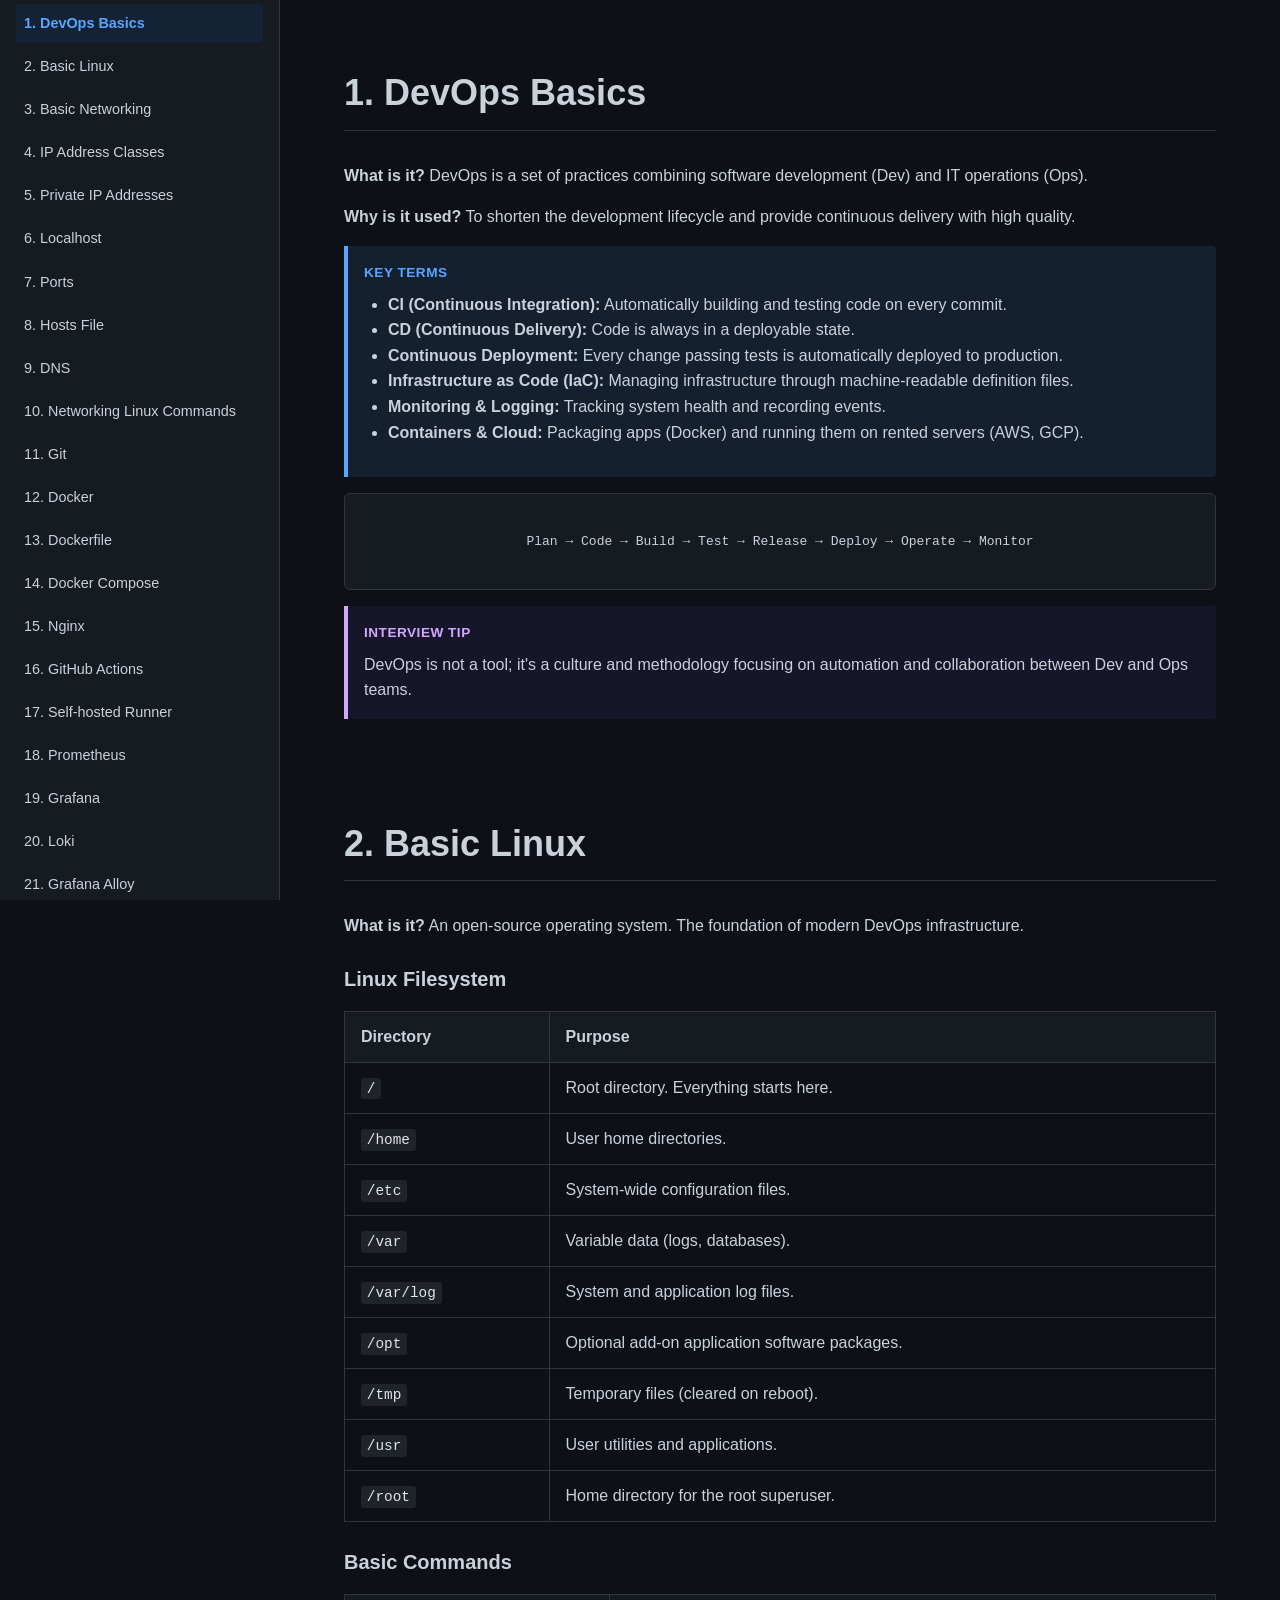
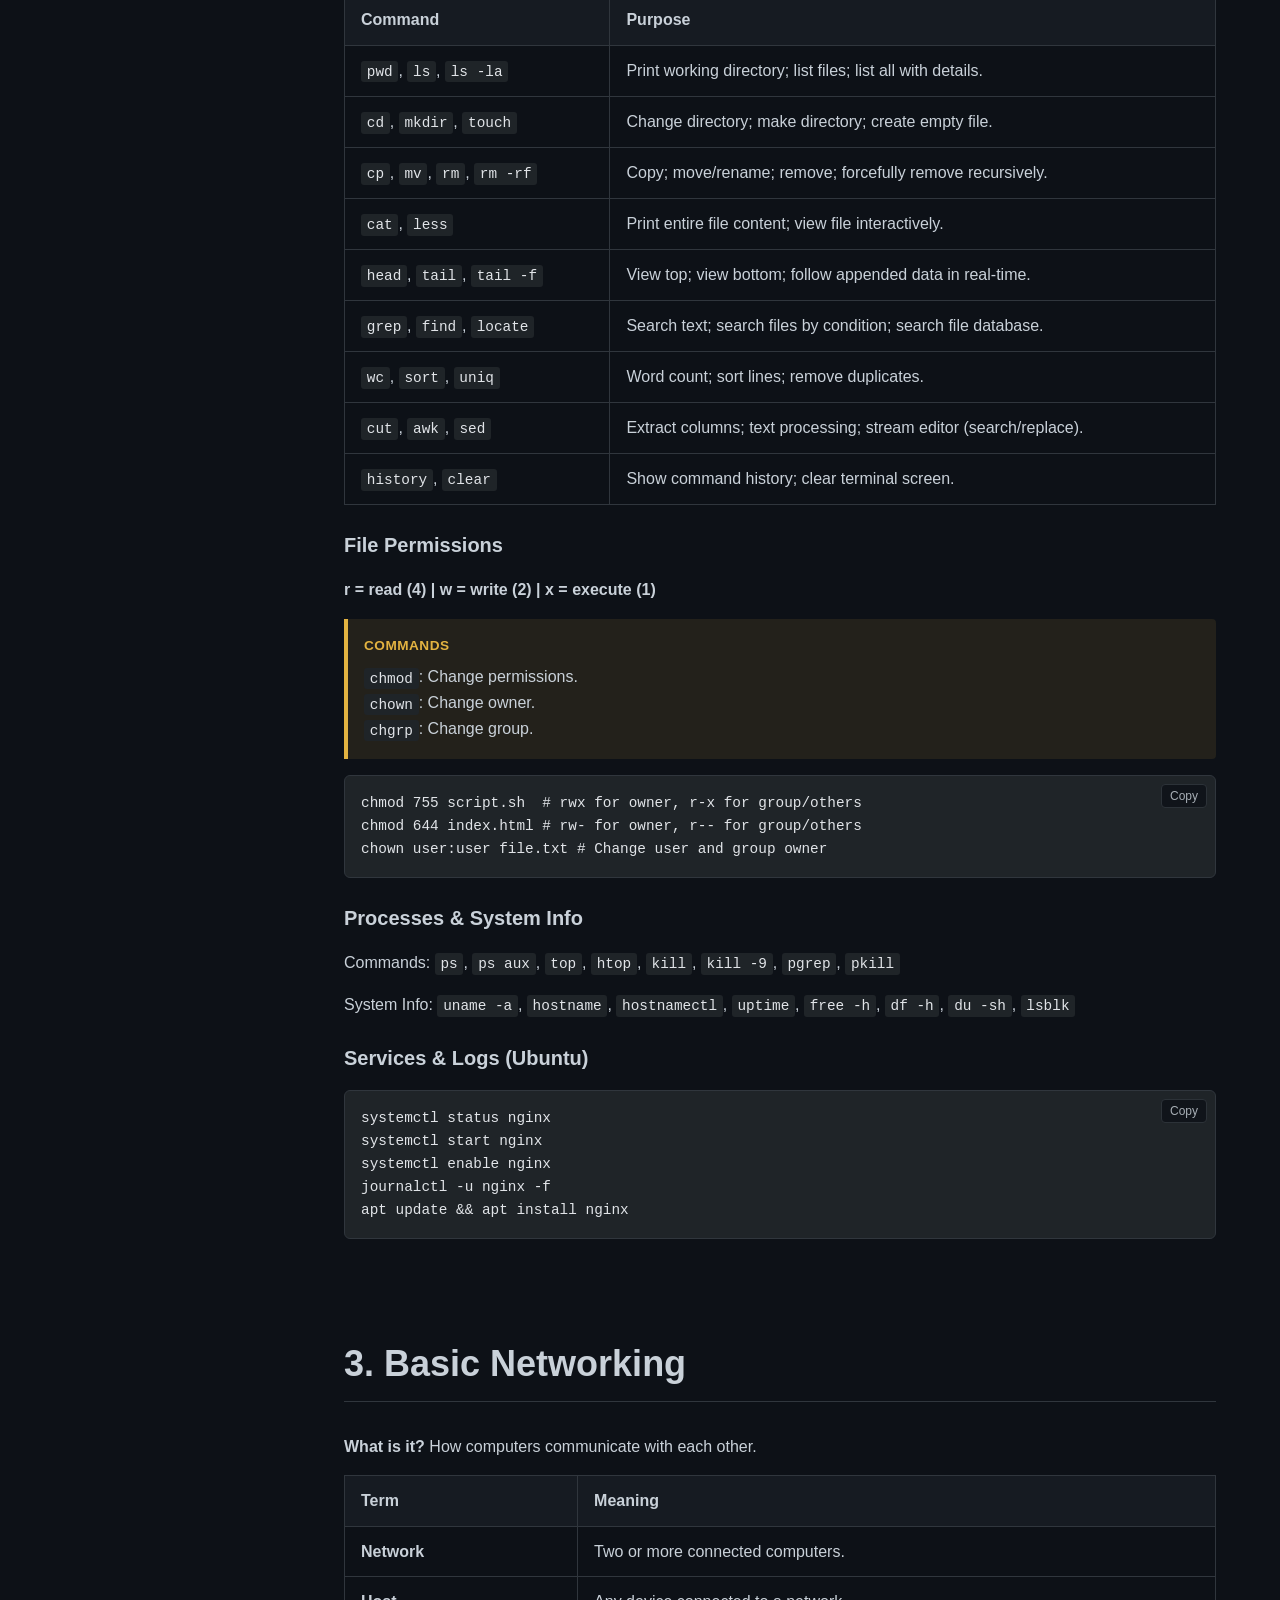
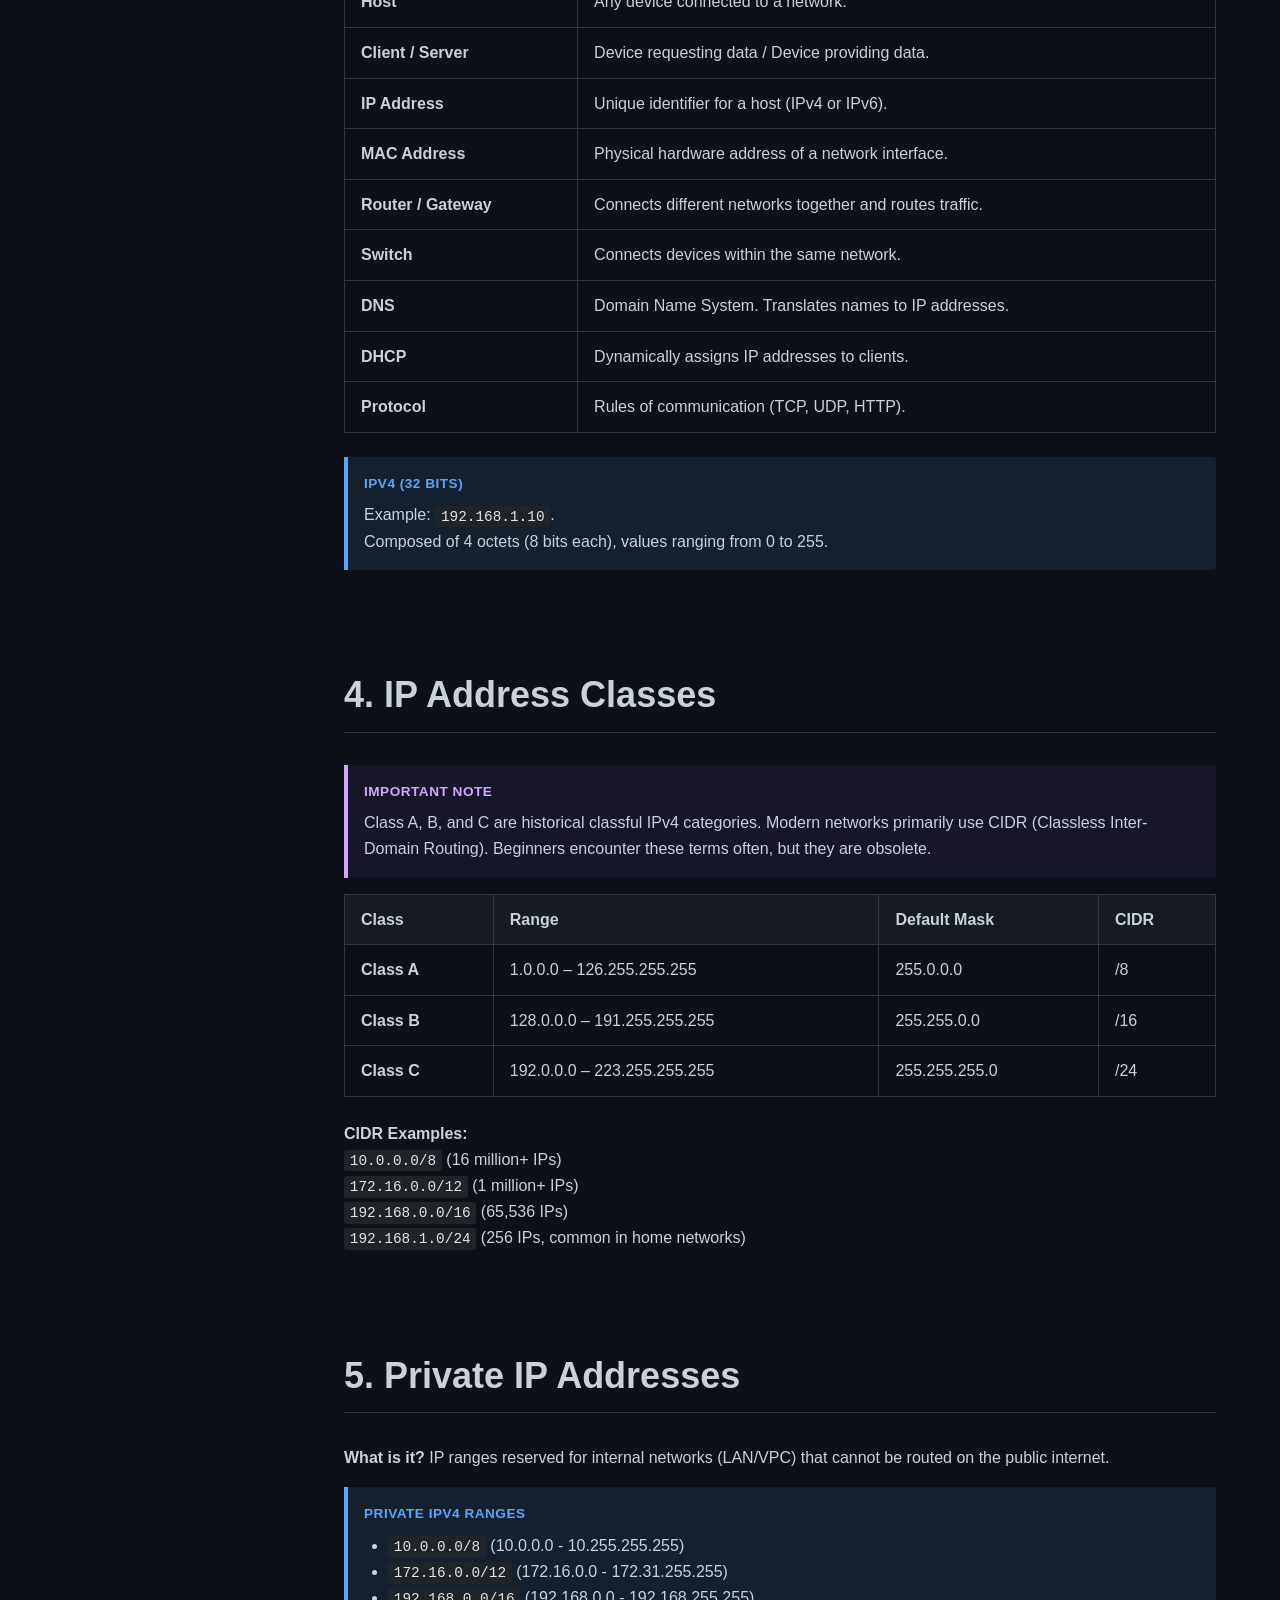
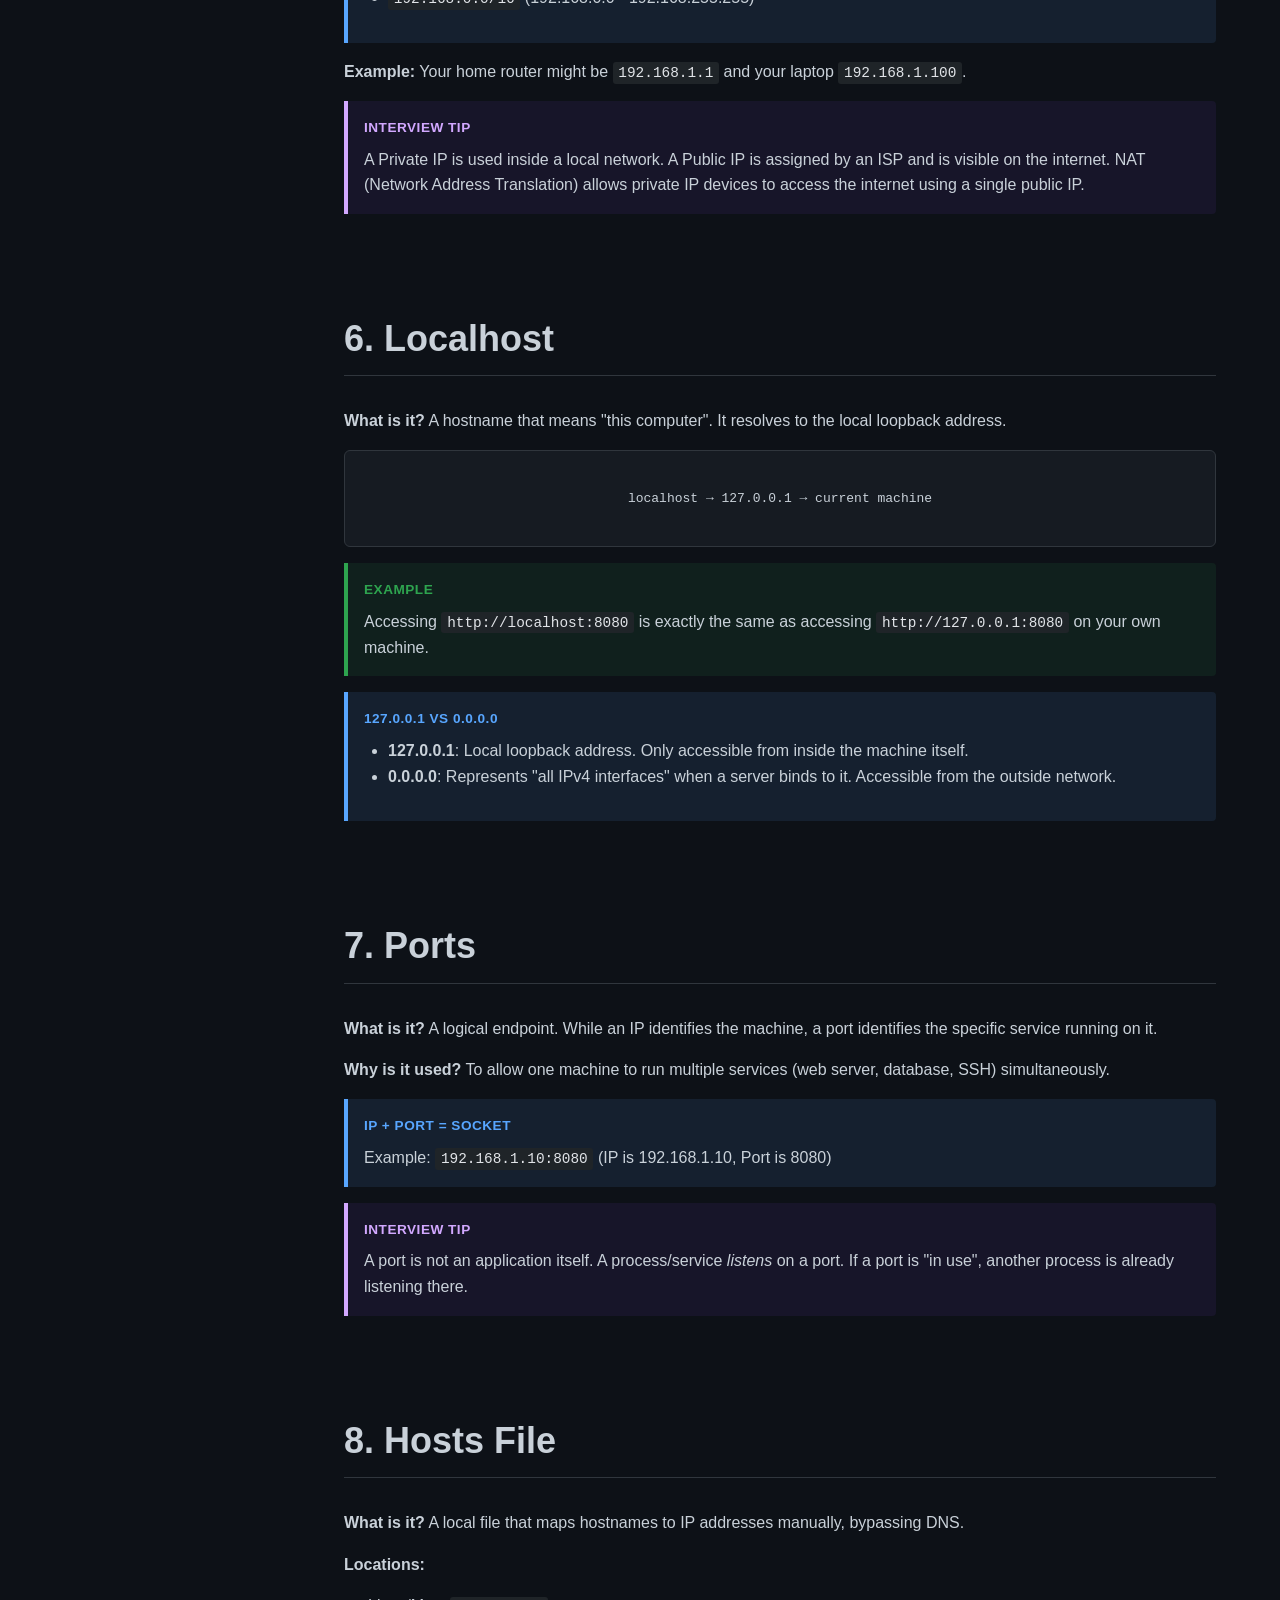
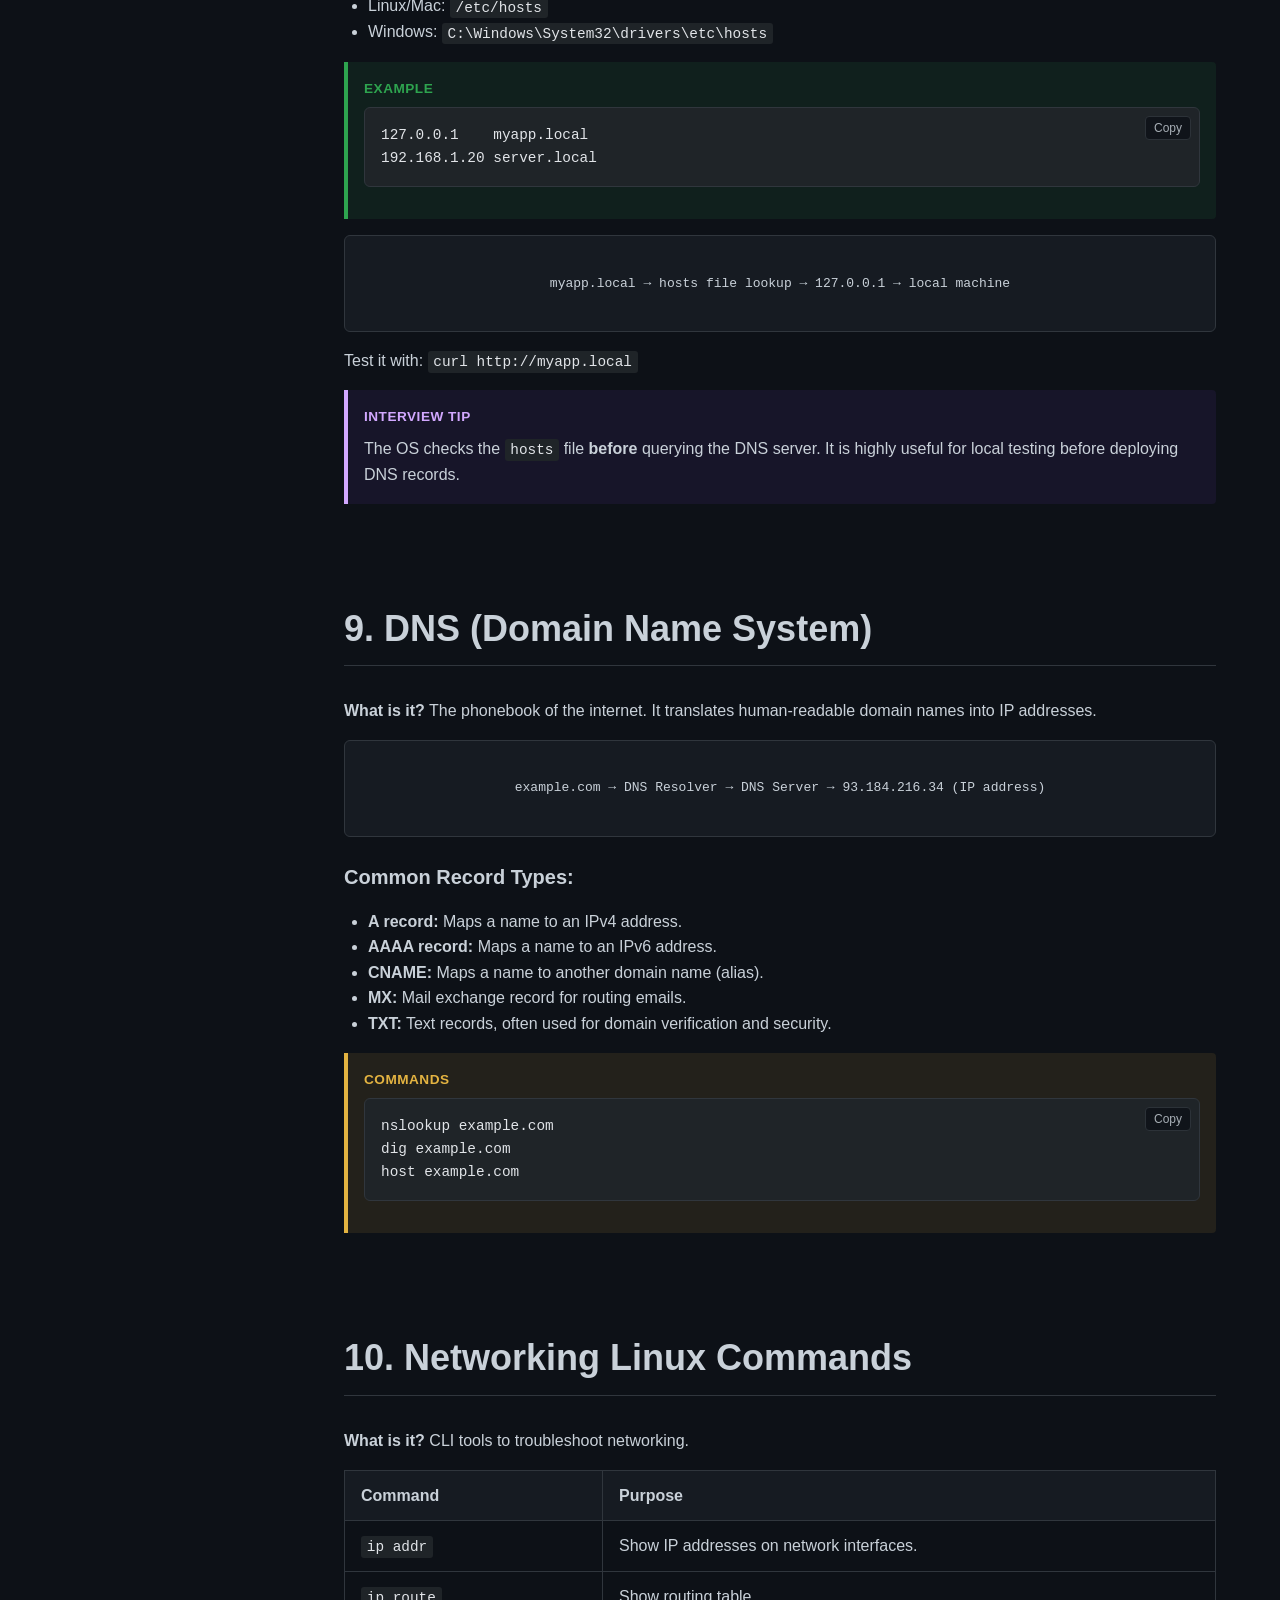
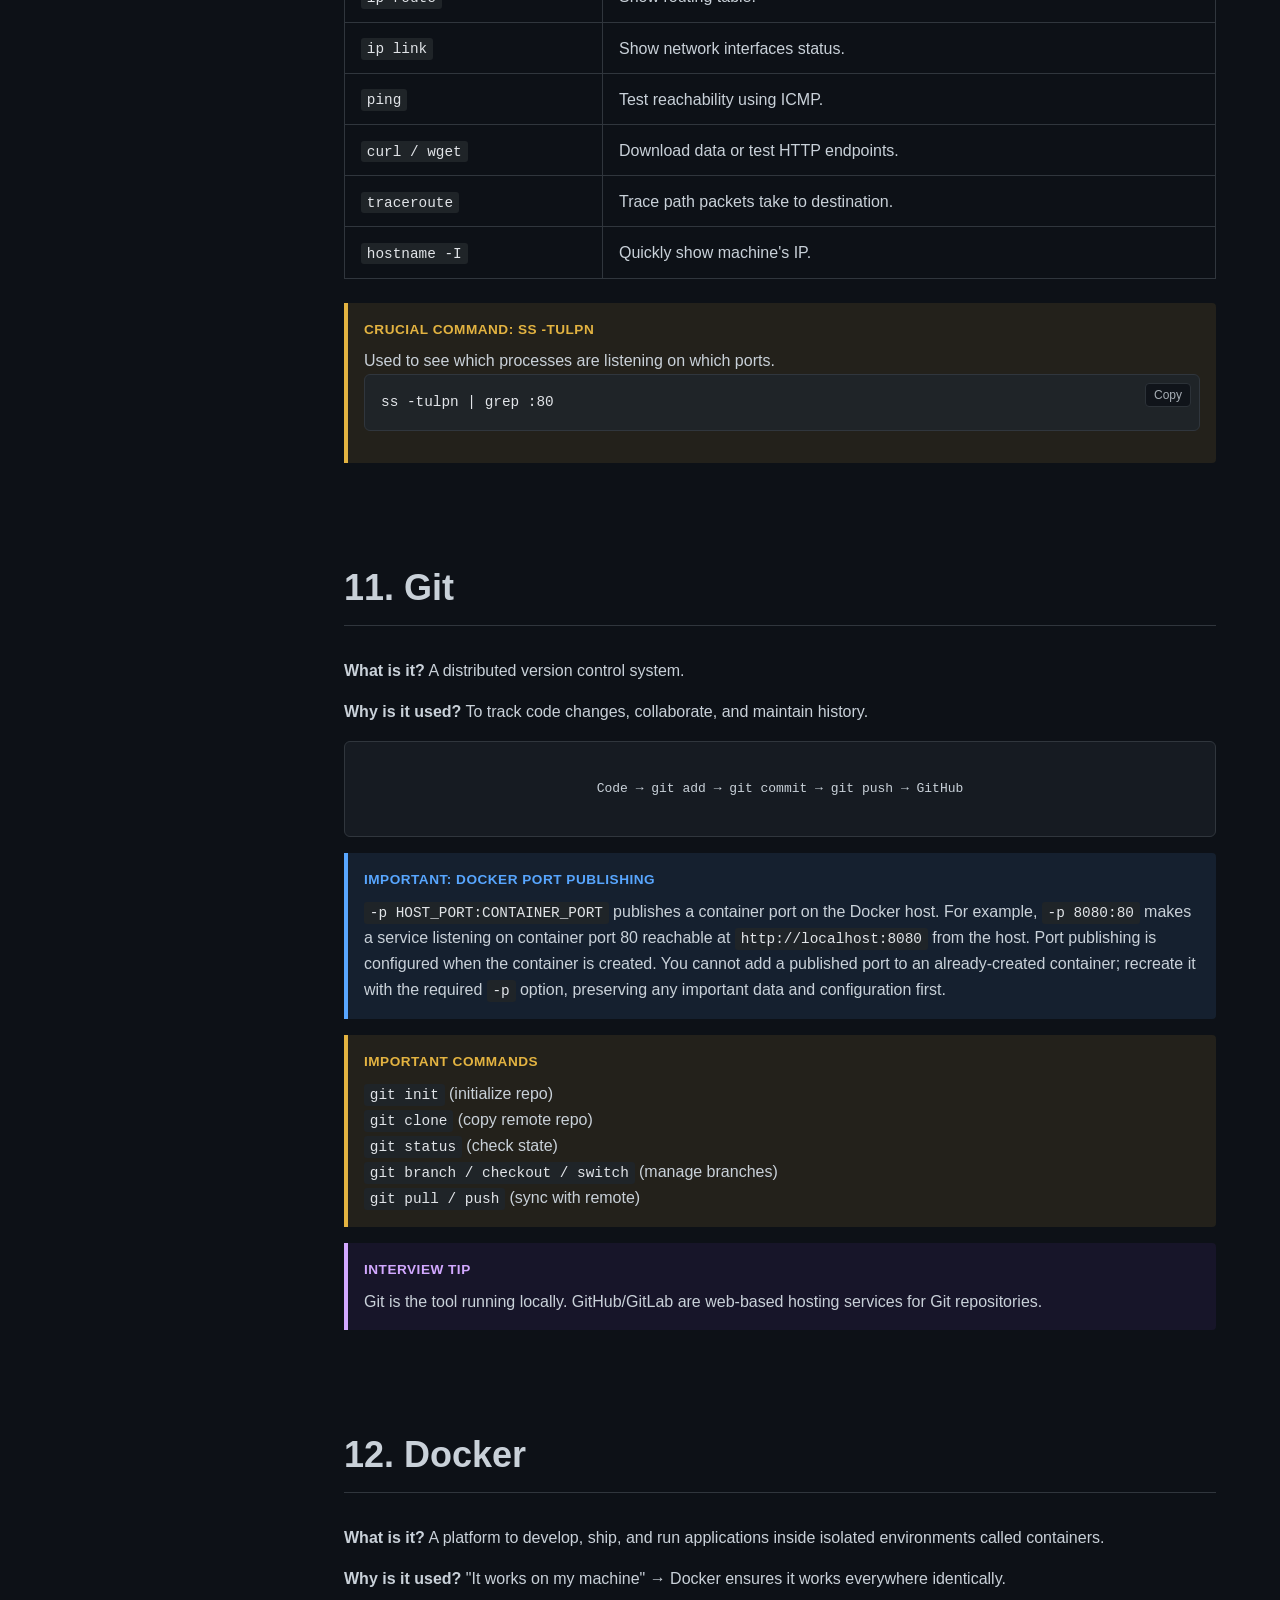
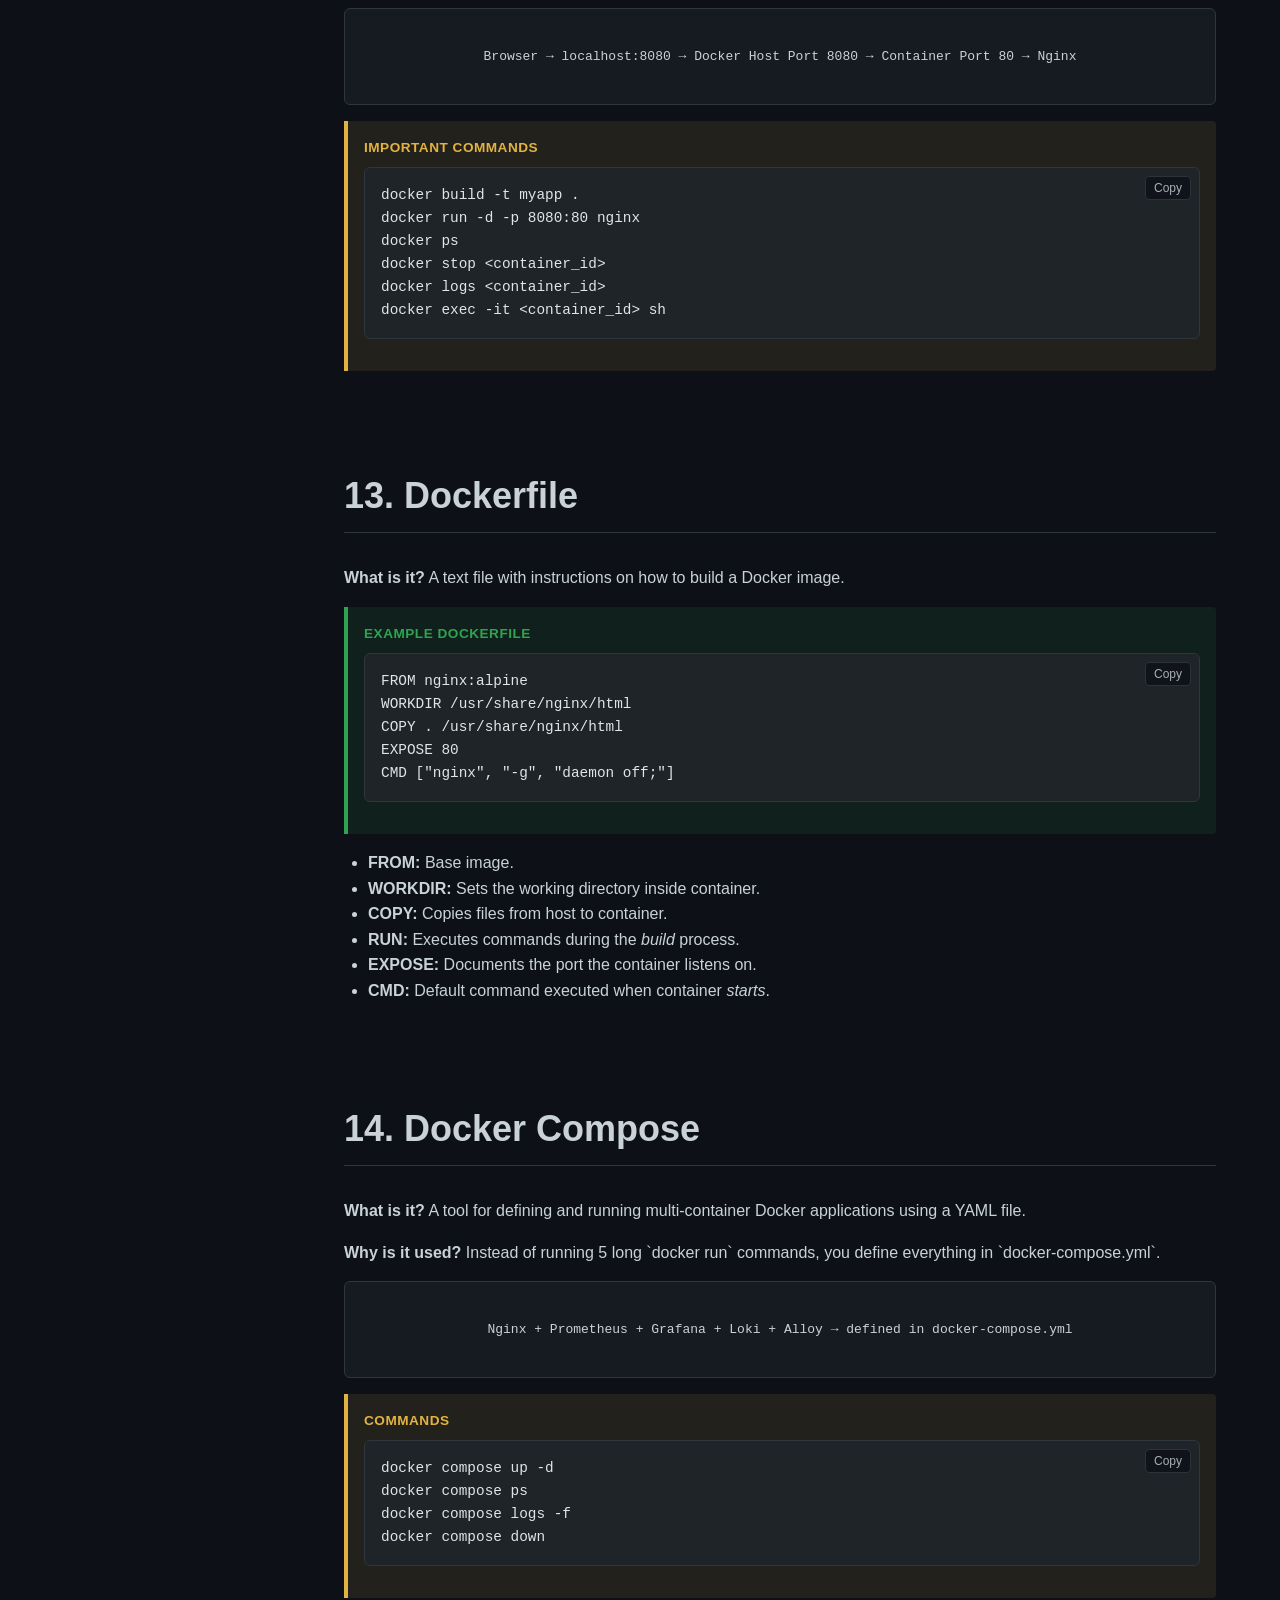
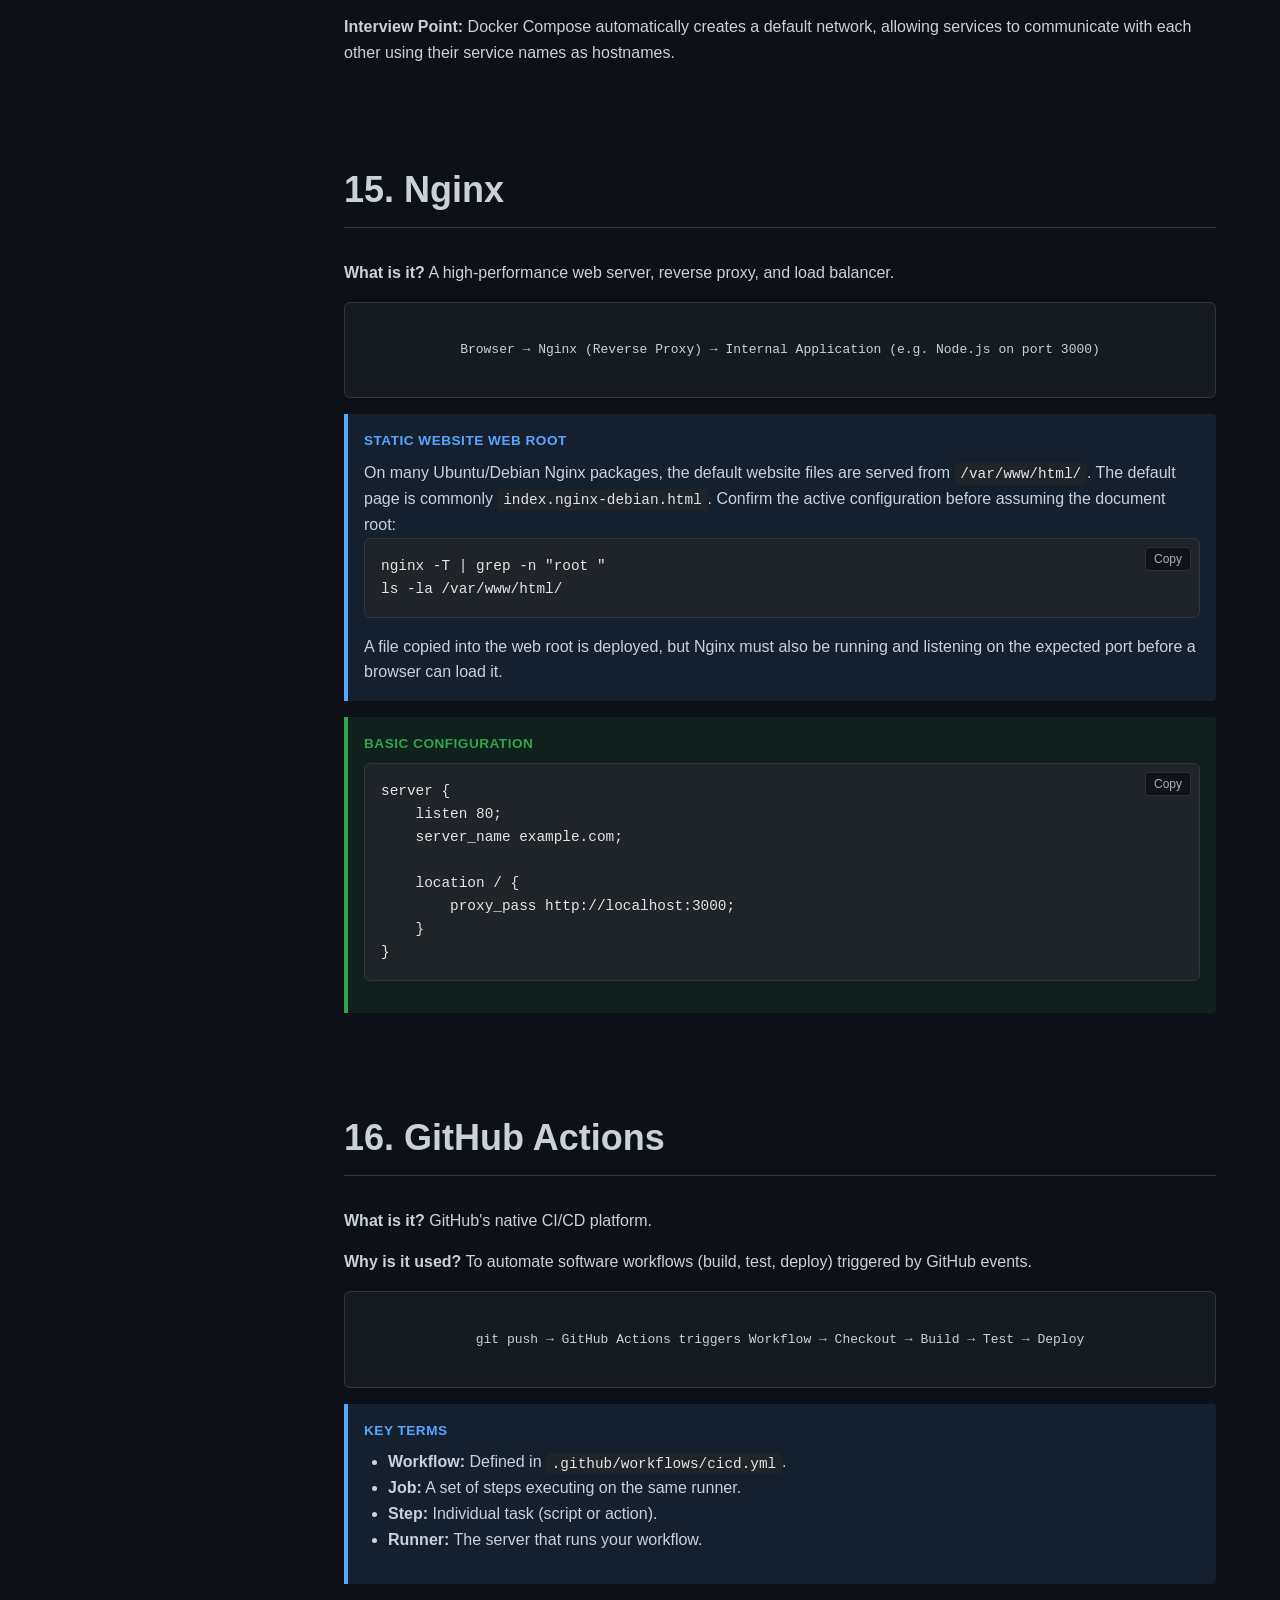
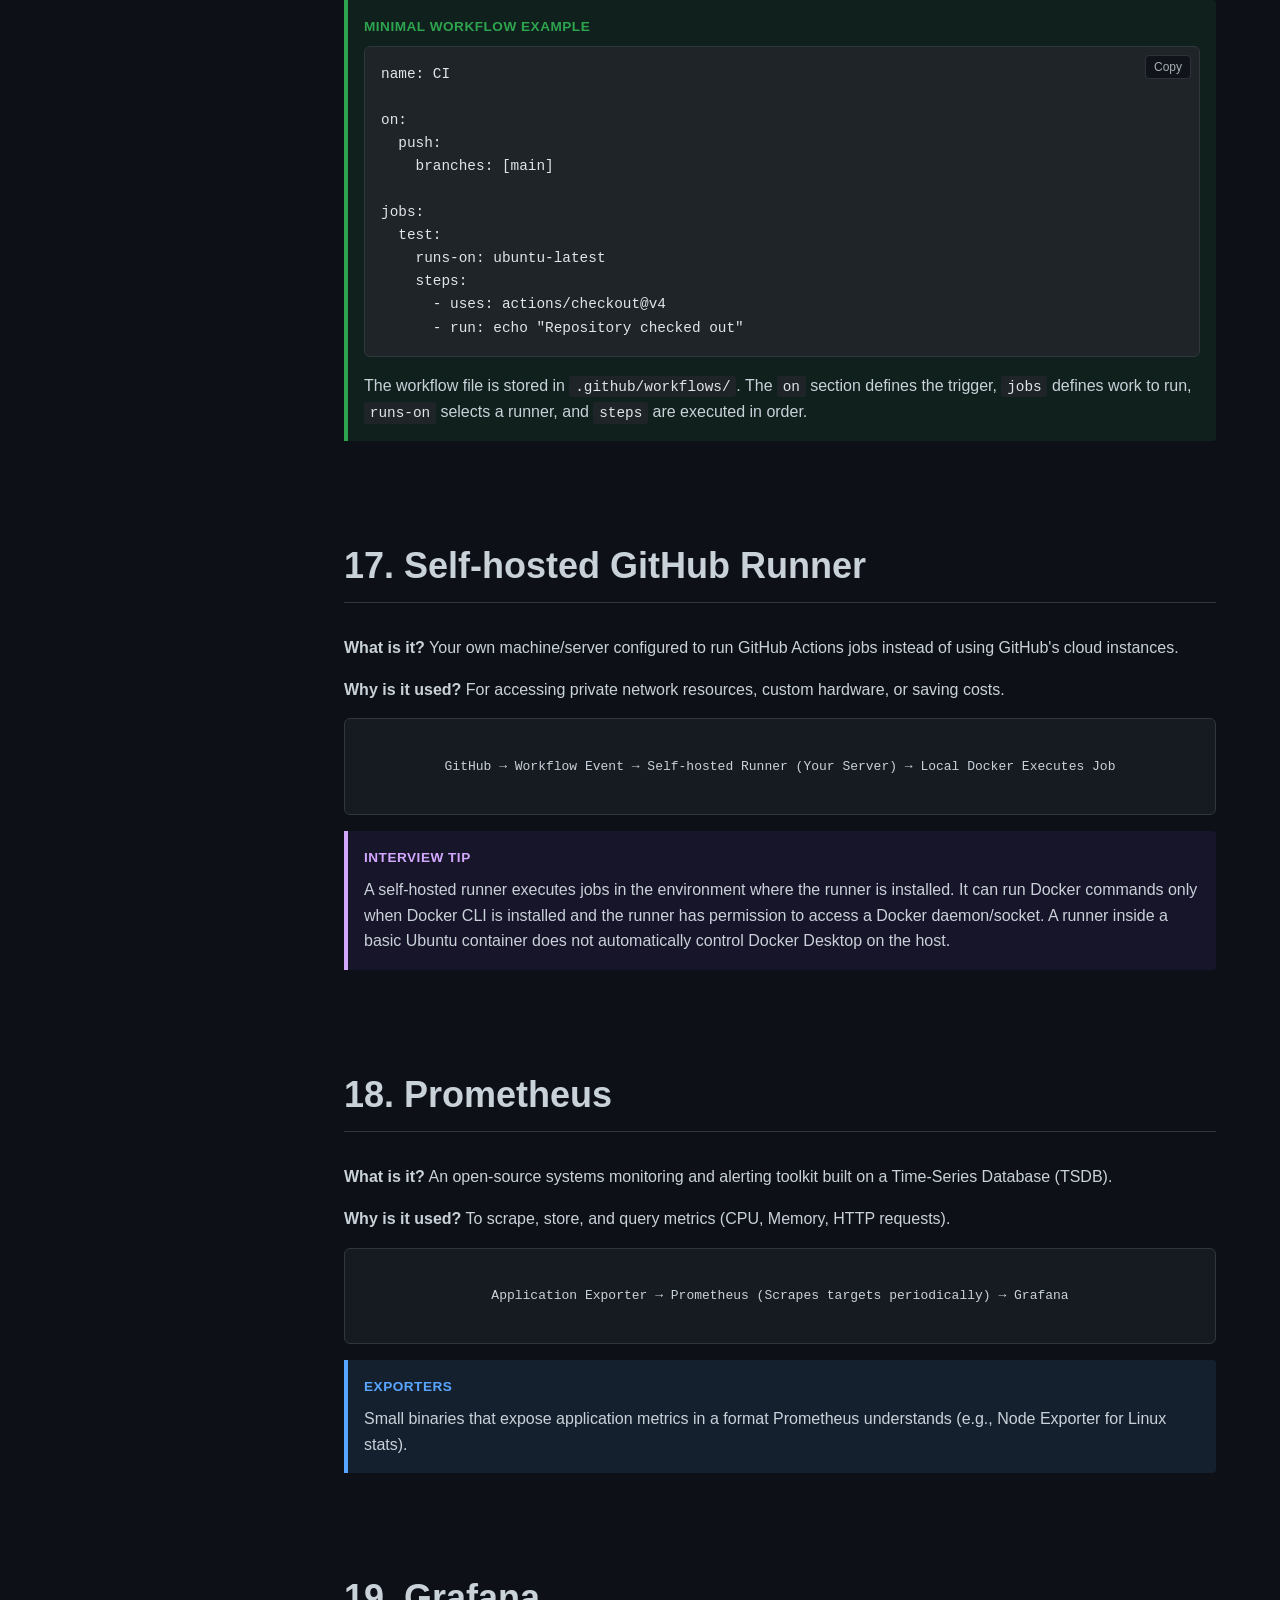
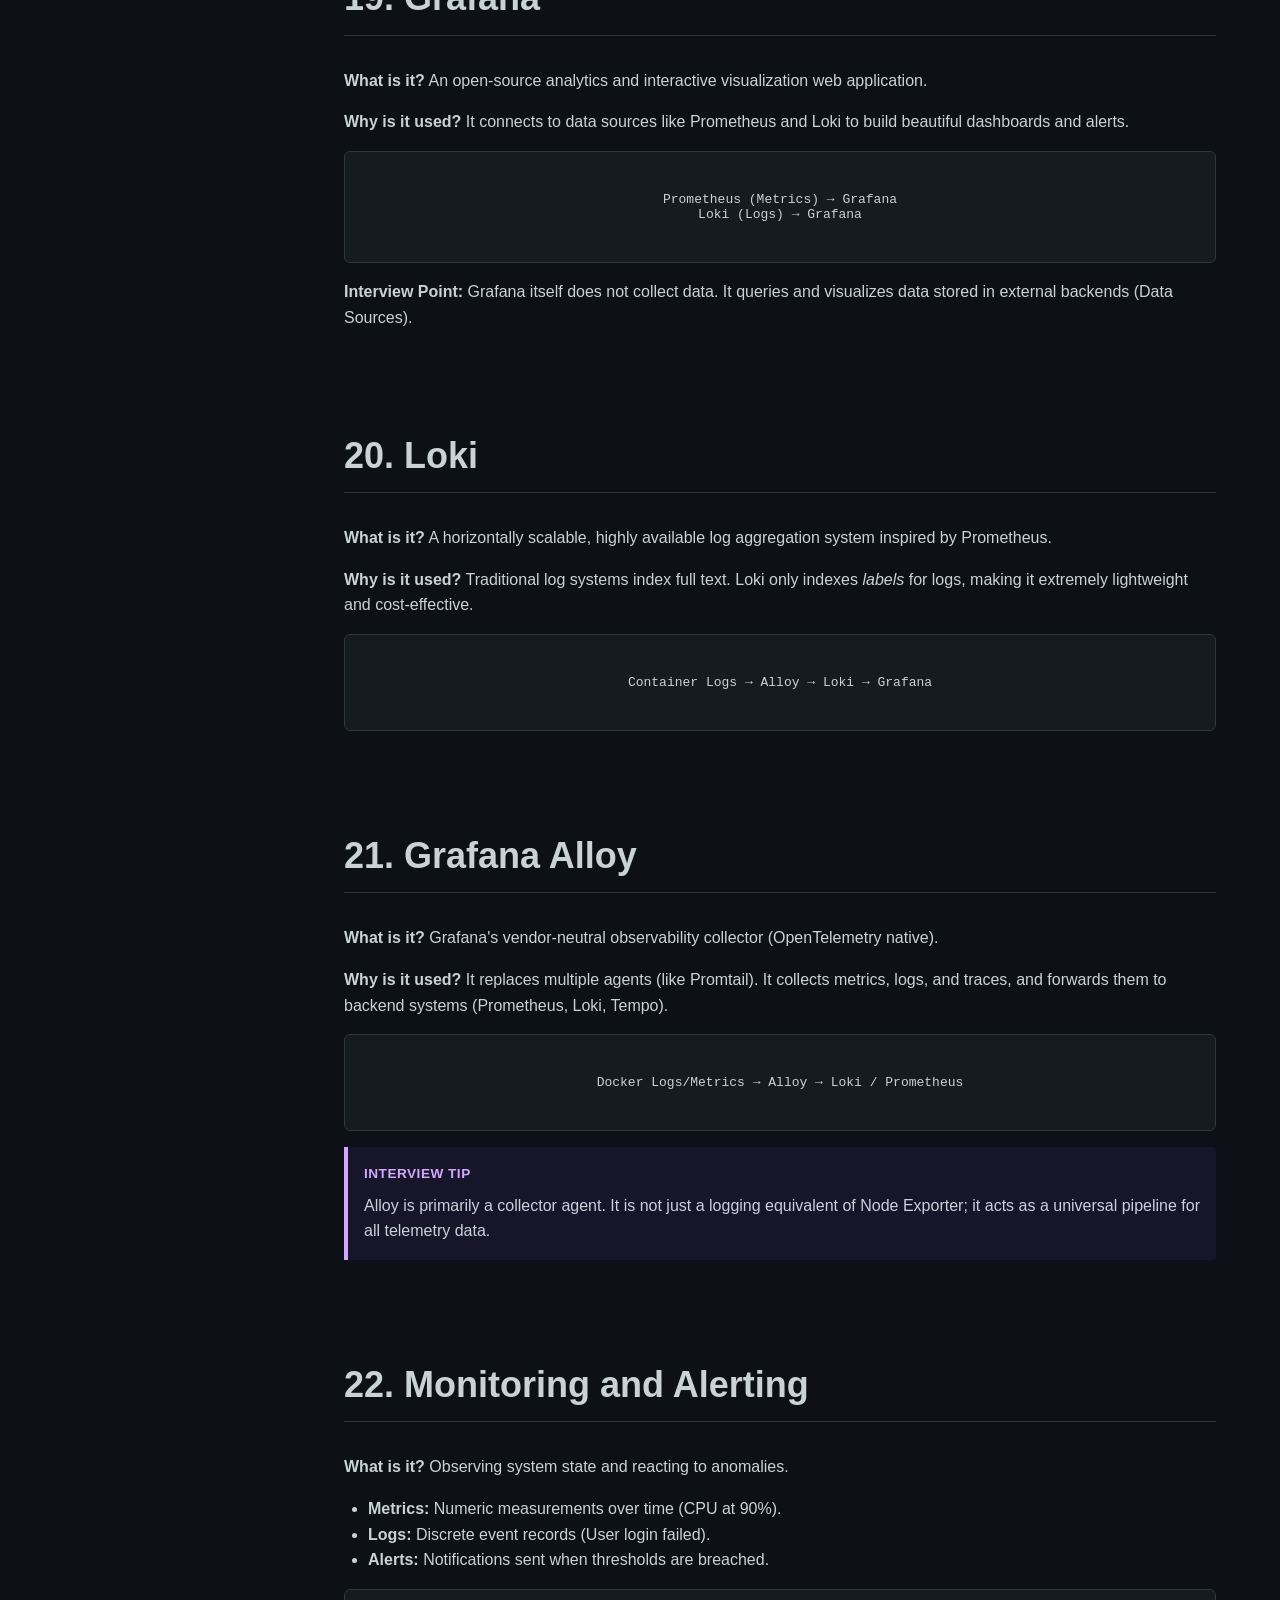
==== commit bf59e313: "Add GitHub Runner + Nginx practical section Added a new section for GitHub self-hosted runner and Ng" ====
--- a/index.html
+++ b/index.html
@@ -11,6 +11,8 @@
   
   <button id="menu-toggle" class="menu-toggle">☰ Menu</button>
   <button id="back-to-top" class="back-to-top">↑</button>
+
+  <div id="sidebar-overlay" class="sidebar-overlay"></div>
 
   <aside id="sidebar" class="sidebar">
     <div class="sidebar-header">
@@ -55,6 +57,7 @@
       <li><a href="#sec-28">28. Ports Cheatsheet</a></li>
       <li><a href="#sec-29">29. Network Reference</a></li>
       <li><a href="#sec-30">30. Troubleshooting</a></li>
+      <li><a href="#sec-31">31. GitHub Runner + Nginx CI/CD Practical</a></li>
     </ul>
   </aside>
 
@@ -364,6 +367,16 @@
 Code &rarr; git add &rarr; git commit &rarr; git push &rarr; GitHub
       </div>
 
+      <div class="callout callout-key">
+        <span class="callout-title">Important: Docker Port Publishing</span>
+        <code>-p HOST_PORT:CONTAINER_PORT</code> publishes a container port on the Docker host.
+        For example, <code>-p 8080:80</code> makes a service listening on container port 80 reachable at
+        <code>http://localhost:8080</code> from the host.
+        Port publishing is configured when the container is created. You cannot add a published port to an
+        already-created container; recreate it with the required <code>-p</code> option, preserving any
+        important data and configuration first.
+      </div>
+
       <div class="callout callout-command">
         <span class="callout-title">Important Commands</span>
         <code>git init</code> (initialize repo)<br>
@@ -456,6 +469,17 @@
       
       <div class="diagram">
 Browser &rarr; Nginx (Reverse Proxy) &rarr; Internal Application (e.g. Node.js on port 3000)
+      </div>
+
+      <div class="callout callout-key">
+        <span class="callout-title">Static Website Web Root</span>
+        On many Ubuntu/Debian Nginx packages, the default website files are served from
+        <code>/var/www/html/</code>. The default page is commonly <code>index.nginx-debian.html</code>.
+        Confirm the active configuration before assuming the document root:
+        <pre><code>nginx -T | grep -n "root "
+ls -la /var/www/html/</code></pre>
+        A file copied into the web root is deployed, but Nginx must also be running and listening on the
+        expected port before a browser can load it.
       </div>
 
       <div class="callout callout-example">
@@ -491,6 +515,25 @@
           <li><strong>Runner:</strong> The server that runs your workflow.</li>
         </ul>
       </div>
+
+      <div class="callout callout-example">
+        <span class="callout-title">Minimal Workflow Example</span>
+        <pre><code>name: CI
+
+on:
+  push:
+    branches: [main]
+
+jobs:
+  test:
+    runs-on: ubuntu-latest
+    steps:
+      - uses: actions/checkout@v4
+      - run: echo "Repository checked out"</code></pre>
+        The workflow file is stored in <code>.github/workflows/</code>. The <code>on</code> section
+        defines the trigger, <code>jobs</code> defines work to run, <code>runs-on</code> selects a runner,
+        and <code>steps</code> are executed in order.
+      </div>
     </section>
 
     <!-- SECTION 17 -->
@@ -506,7 +549,7 @@
 
       <div class="callout callout-interview">
         <span class="callout-title">Interview Tip</span>
-        A self-hosted runner executes jobs on your infrastructure. Therefore, the runner process can execute local Docker commands directly on that host machine.
+        A self-hosted runner executes jobs in the environment where the runner is installed. It can run Docker commands only when Docker CLI is installed and the runner has permission to access a Docker daemon/socket. A runner inside a basic Ubuntu container does not automatically control Docker Desktop on the host.
       </div>
     </section>
 
@@ -770,6 +813,10 @@
         <li><strong>DNS not resolving:</strong> Check <code>nslookup &lt;domain&gt;</code> or edit <code>/etc/hosts</code>.</li>
         <li><strong>Cannot SSH:</strong> Ensure port 22 is open, SSH service is running, and your private key permissions are secure (<code>chmod 400 key.pem</code>).</li>
         <li><strong>GitHub Actions failure:</strong> Click the failed step in GitHub UI and read the output logs.</li>
+        <li><strong>Self-hosted runner job stays queued:</strong> Check that the runner is online and every label in <code>runs-on</code> matches a label assigned to that runner.</li>
+        <li><strong>Deployment says file not found:</strong> Check the repository layout and use the correct path after <code>actions/checkout</code>.</li>
+        <li><strong>Deployment succeeds but curl to localhost fails:</strong> The file copy may have succeeded while Nginx is stopped or not listening. Check <code>nginx -t</code>, <code>ps aux | grep nginx</code>, and <code>ss -lntp | grep :80</code>.</li>
+        <li><strong>Website works inside container but not from host:</strong> Check whether the container was created with a port mapping such as <code>-p 8080:80</code>. A container's <code>localhost</code> is not the host computer's <code>localhost</code>.</li>
         <li><strong>Self-hosted runner offline:</strong> SSH into VM, check the <code>run.sh</code> script or <code>journalctl</code> if it runs as a service.</li>
         <li><strong>Prometheus target down:</strong> Check <code>http://target_ip:9100/metrics</code> via curl. Check firewall rules.</li>
         <li><strong>Grafana cannot connect to Prometheus:</strong> Ensure Prometheus URL is correct in Data Source settings (e.g., <code>http://prometheus:9090</code> in Docker network).</li>
@@ -777,6 +824,240 @@
       </ul>
     </section>
 
+
+    <!-- SECTION 31 -->
+    <section id="sec-31">
+      <h1>31. Practical: GitHub Self-hosted Runner + Nginx in One Ubuntu Container</h1>
+
+      <p><strong>Objective:</strong> Run Nginx and a GitHub self-hosted runner inside the same Ubuntu Docker container.
+      When code is pushed to the GitHub repository's <code>main</code> branch, GitHub Actions sends a job to that
+      runner. The runner copies <code>index.html</code> into Nginx's web root.</p>
+
+      <div class="diagram">
+Developer &rarr; git push &rarr; GitHub Repository
+  &rarr; GitHub Actions Workflow
+  &rarr; Self-hosted Runner (inside Ubuntu container)
+  &rarr; Copy index.html to /var/www/html/
+  &rarr; Nginx serves the updated page
+      </div>
+
+      <div class="callout callout-key">
+        <span class="callout-title">Important: One Container Setup</span>
+        In this practical, Ubuntu, the GitHub runner, and Nginx are inside the same Ubuntu container.
+        Docker CLI is not required inside that container for a simple file-copy deployment. Docker Desktop
+        manages the Ubuntu container from the host computer.
+      </div>
+
+      <h3>31.1 Install runner dependencies</h3>
+      <p>Run these commands as root inside the Ubuntu container:</p>
+      <pre><code>apt update
+apt install -y curl git tar gzip libicu-dev</code></pre>
+
+      <div class="table-responsive">
+        <table>
+          <tr><th>Package</th><th>Purpose</th></tr>
+          <tr><td><code>curl</code></td><td>Download the GitHub Actions runner archive.</td></tr>
+          <tr><td><code>git</code></td><td>Check out the repository source code during a workflow.</td></tr>
+          <tr><td><code>tar</code></td><td>Extract the runner archive.</td></tr>
+          <tr><td><code>gzip</code></td><td>Handle the gzip-compressed runner archive.</td></tr>
+          <tr><td><code>libicu-dev</code></td><td>Provides ICU libraries needed by the .NET runtime used by the runner on this setup.</td></tr>
+        </table>
+      </div>
+
+      <div class="callout callout-interview">
+        <span class="callout-title">Dependency Note</span>
+        These are the basic packages used in this practical, not a universal dependency list for every Linux
+        distribution or runner release. If the runner reports missing libraries, run its dependency installer
+        as root: <code>/home/runner/actions-runner/bin/installdependencies.sh</code>.
+        Package names and runtime dependencies can differ between Ubuntu releases.
+      </div>
+
+      <h3>31.2 Create a dedicated runner user</h3>
+      <pre><code>useradd -m -s /bin/bash runner
+mkdir -p /home/runner/actions-runner
+chown -R runner:runner /home/runner</code></pre>
+      <p>Use a non-root account to run workflow jobs. The runner user needs write permission to the Nginx
+      document root for this simple deployment:</p>
+      <pre><code>chown -R runner:runner /var/www/html</code></pre>
+      <p><strong>Note:</strong> Changing ownership is a simple lab setup. For production, prefer a narrowly
+      scoped group or deployment permission rather than making broad ownership changes to web directories.</p>
+
+      <h3>31.3 Download the GitHub runner</h3>
+      <ol>
+        <li>Open the GitHub repository.</li>
+        <li>Go to <strong>Settings &rarr; Actions &rarr; Runners</strong>.</li>
+        <li>Select <strong>New self-hosted runner</strong>, then choose Linux and the correct architecture
+          (usually x64 for <code>x86_64</code>).</li>
+        <li>Use the download URL, version, and checksum displayed by GitHub. Runner versions change, so do not
+          assume an old example URL is current.</li>
+      </ol>
+      <p>As the <code>runner</code> user, create the directory and extract the archive:</p>
+      <pre><code>su - runner
+mkdir -p ~/actions-runner
+cd ~/actions-runner
+
+# Run the exact curl download command shown by GitHub.
+# Then extract the downloaded archive, for example:
+tar xzf actions-runner-linux-x64-*.tar.gz</code></pre>
+
+      <h3>31.4 Configure and start the runner</h3>
+      <p>On the GitHub runner setup page, copy the repository URL and use the temporary registration token
+      shown in the configuration command:</p>
+      <pre><code>./config.sh \
+  --url https://github.com/OWNER/REPOSITORY \
+  --token YOUR_TEMPORARY_REGISTRATION_TOKEN</code></pre>
+      <p>Follow the prompts. The default runner group and default work folder are suitable for this lab.
+      You can optionally add a custom label, but if you do, that label must also appear in the workflow's
+      <code>runs-on</code> list.</p>
+
+      <div class="callout callout-key">
+        <span class="callout-title">Registration Token Security</span>
+        The registration token is temporary and is used to register the runner; it is not a permanent
+        Personal Access Token. Do not publish it, paste it into workflow files, or commit runner credential
+        files such as <code>.credentials</code> and <code>.runner</code> to Git. If a token is exposed,
+        generate a fresh one before registration.
+      </div>
+
+      <p>Start the runner as the <code>runner</code> user:</p>
+      <pre><code>./run.sh</code></pre>
+      <p>Successful startup displays messages similar to:</p>
+      <pre><code>Connected to GitHub
+Listening for Jobs</code></pre>
+      <p>Keep this process running while testing. Closing the terminal or stopping the container stops this
+      foreground runner process. For a long-running environment, configure the runner as a service using
+      GitHub's documented service instructions.</p>
+
+      <h3>31.5 Create the repository files</h3>
+      <p>For this example, <code>index.html</code> is in the repository root:</p>
+      <pre><code>cicddemo/
+├── index.html
+└── .github/
+    └── workflows/
+        └── deploy.yml</code></pre>
+      <p>Example <code>index.html</code>:</p>
+      <pre><code>&lt;!DOCTYPE html&gt;
+&lt;html lang="en"&gt;
+&lt;head&gt;
+  &lt;meta charset="UTF-8"&gt;
+  &lt;title&gt;GitHub Runner Demo&lt;/title&gt;
+&lt;/head&gt;
+&lt;body&gt;
+  &lt;h1&gt;Hello from GitHub Actions!&lt;/h1&gt;
+  &lt;p&gt;Deployed to Nginx on Ubuntu.&lt;/p&gt;
+&lt;/body&gt;
+&lt;/html&gt;</code></pre>
+
+      <h3>31.6 Create the workflow</h3>
+      <p>Create <code>.github/workflows/deploy.yml</code>:</p>
+      <pre><code>name: Deploy HTML to Nginx
+
+on:
+  push:
+    branches:
+      - main
+
+permissions:
+  contents: read
+
+jobs:
+  deploy:
+    runs-on: [self-hosted, linux, x64]
+
+    steps:
+      - name: Checkout source code
+        uses: actions/checkout@v4
+
+      - name: Display runner information
+        run: |
+          echo "Running on Ubuntu Docker Container"
+          hostname
+          whoami
+          pwd
+          ls -la
+
+      - name: Deploy HTML
+        run: |
+          cp index.html /var/www/html/index.html
+
+      - name: Verify deployment
+        run: |
+          ls -l /var/www/html/
+          cat /var/www/html/index.html
+          echo "HTML file deployment successful"</code></pre>
+
+      <div class="callout callout-interview">
+        <span class="callout-title">Why these runner labels?</span>
+        The runner automatically receives labels such as <code>self-hosted</code>, <code>linux</code>,
+        and <code>x64</code>. The workflow uses those labels in <code>runs-on</code>. If you add a custom
+        label during runner configuration, include the same label in <code>runs-on</code>; otherwise,
+        GitHub may leave the job waiting for a matching runner.
+      </div>
+
+      <h3>31.7 Understand the deployment steps</h3>
+      <ul>
+        <li><strong>Push trigger:</strong> A push to <code>main</code> starts the workflow.</li>
+        <li><strong>Checkout:</strong> <code>actions/checkout</code> downloads the repository into the runner's job workspace.</li>
+        <li><strong>Deploy:</strong> <code>cp index.html /var/www/html/index.html</code> copies the checked-out file to Nginx's document root.</li>
+        <li><strong>Verify:</strong> <code>ls</code> and <code>cat</code> confirm that the deployed file exists and contains the expected content.</li>
+      </ul>
+
+      <h3>31.8 Push and test</h3>
+      <pre><code>git add .
+git commit -m "Add HTML deployment workflow"
+git push origin main</code></pre>
+      <p>Open the repository's <strong>Actions</strong> tab and inspect the workflow run. A successful
+      <code>Deploy HTML</code> step confirms that the file-copy command completed.</p>
+
+      <h3>31.9 File deployment versus website availability</h3>
+      <div class="callout callout-key">
+        <span class="callout-title">Important Troubleshooting Lesson</span>
+        A file can be copied successfully even when Nginx is stopped. File deployment and HTTP availability
+        are separate checks. A successful <code>cp</code> proves the file was copied; it does not prove that
+        Nginx is running or reachable.
+      </div>
+      <p>Inside the same Ubuntu container, check Nginx:</p>
+      <pre><code>nginx -t
+ps aux | grep nginx
+ss -lntp | grep ':80'
+curl -I http://localhost</code></pre>
+      <p>If Nginx is not running, start it in the container using the appropriate method for that container.
+      In a basic Ubuntu container without systemd, a common foreground command is:</p>
+      <pre><code>nginx -g 'daemon off;'</code></pre>
+      <p>Use a process manager or container entrypoint that keeps the required processes alive if both the
+      runner and Nginx must run continuously in one container.</p>
+
+      <h3>31.10 Access Nginx from the host computer</h3>
+      <p><code>localhost</code> inside the Ubuntu container refers to that container, not the host computer.
+      To open Nginx from the host browser, the Ubuntu container must have been created with a published port,
+      for example <code>-p 8080:80</code>. Then open <code>http://localhost:8080</code> on the host.</p>
+      <pre><code>docker run -it -p 8080:80 ubuntu</code></pre>
+      <p><strong>Important:</strong> Port publishing is set when a container is created. It cannot be added
+      to an existing container in place. Recreate the container with the required port mapping and preserve
+      the runner configuration and website data before removing the old container.</p>
+
+      <h3>31.11 Common errors from this practical</h3>
+      <div class="table-responsive">
+        <table>
+          <tr><th>Error / Symptom</th><th>Reason</th><th>What to check</th></tr>
+          <tr><td>Missing ICU / Dotnet error</td><td>Required ICU runtime library is unavailable.</td><td>Install the appropriate ICU package for the Ubuntu release; run <code>installdependencies.sh</code>.</td></tr>
+          <tr><td><code>Not configured</code></td><td>Runner configuration did not complete.</td><td>Run <code>./config.sh</code> successfully before <code>./run.sh</code>.</td></tr>
+          <tr><td>Job waiting for runner</td><td>No online runner matches all requested labels.</td><td>Compare GitHub runner labels with <code>runs-on</code>.</td></tr>
+          <tr><td><code>cannot stat index.html</code></td><td>The source path does not match the repository layout.</td><td>Inspect files after checkout; use <code>index.html</code> or the correct subdirectory path.</td></tr>
+          <tr><td><code>Permission denied</code></td><td>Runner user cannot write to the Nginx web root.</td><td>Check ownership and write permissions on <code>/var/www/html</code>.</td></tr>
+          <tr><td><code>curl: (7) Failed to connect</code></td><td>Nginx is not listening on the requested address/port.</td><td>Check Nginx process, configuration, and listening socket. The file copy may still have succeeded.</td></tr>
+          <tr><td>Host browser cannot open site</td><td>Container port was not published.</td><td>Recreate with a port mapping such as <code>-p 8080:80</code>, preserving data.</td></tr>
+        </table>
+      </div>
+
+      <div class="callout callout-interview">
+        <span class="callout-title">Security Note</span>
+        Self-hosted runners execute code from workflow files. Use trusted repositories and contributors,
+        restrict who can change workflows, and do not run untrusted pull-request code on a runner that has
+        access to sensitive systems or credentials. A runner inside a container is not automatically a
+        complete security boundary.
+      </div>
+    </section>
+
   </main>
   
   <script src="script.js"></script>
--- a/style.css
+++ b/style.css
@@ -79,6 +79,8 @@
 .main-content {
   margin-left: 280px;
   flex: 1;
+  min-width: 0;
+  width: 100%;
   padding: 2rem 4rem;
   max-width: 1100px;
 }
@@ -350,6 +352,32 @@
     margin-left: 0;
     padding: 4rem 1rem 1rem 1rem;
   }
+  
+  h1 { font-size: 1.75rem; }
+  h2 { font-size: 1.5rem; }
+  h3 { font-size: 1.2rem; }
+  
+  .diagram {
+    padding: 1rem;
+    font-size: 0.85rem;
+    white-space: pre-wrap;
+    word-break: break-word;
+    text-align: left;
+  }
+}
+
+/* Sidebar Overlay */
+.sidebar-overlay {
+  display: none;
+  position: fixed;
+  top: 0; left: 0; right: 0; bottom: 0;
+  background: rgba(0, 0, 0, 0.5);
+  z-index: 90;
+  backdrop-filter: blur(2px);
+}
+
+.sidebar-overlay.open {
+  display: block;
 }
 
 /* Diagram blocks */
